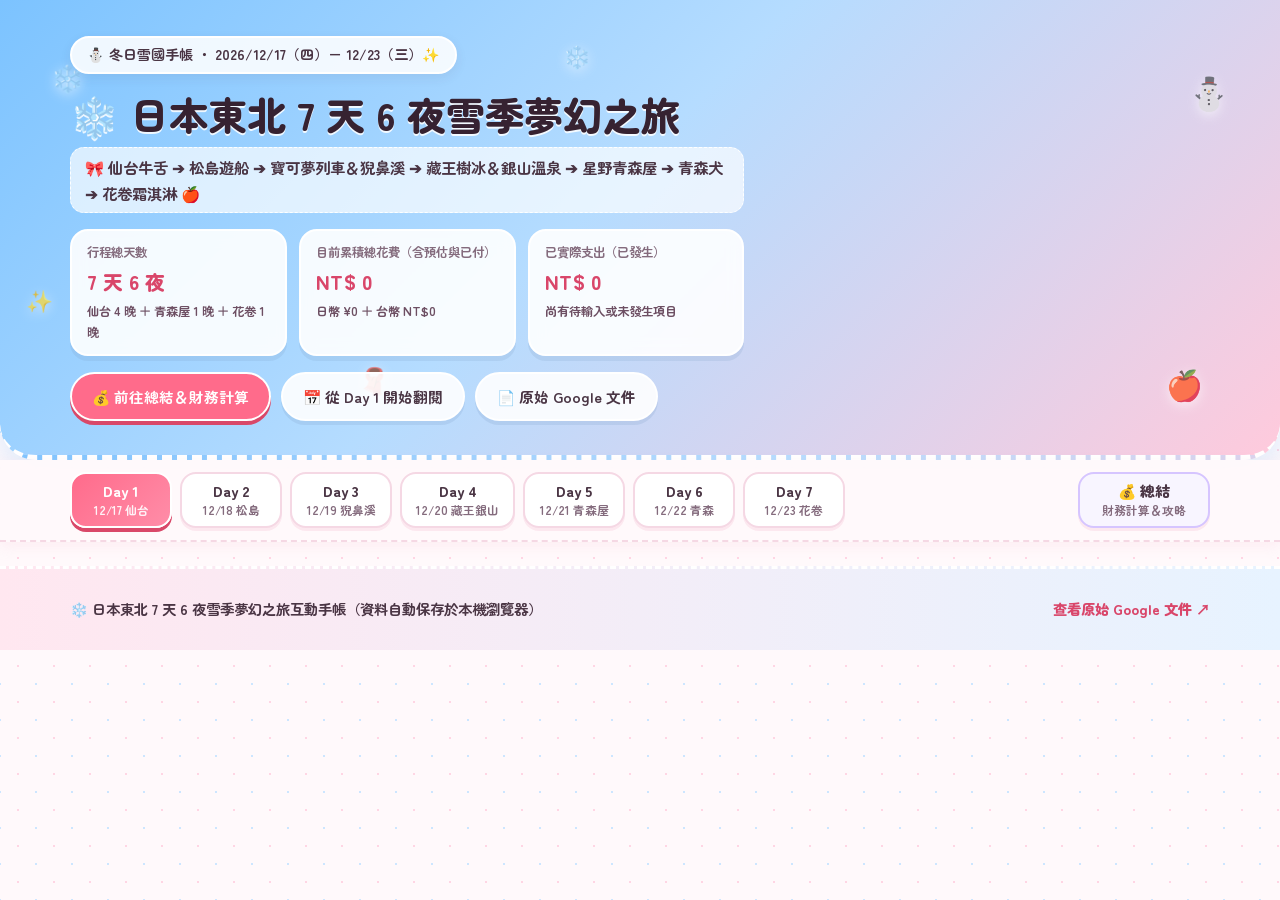
==== index.html @ ed218036 "Add files via upload" ====
<!DOCTYPE html>
<html lang="zh-Hant">
  <head>
    <meta charset="UTF-8" />
    <meta name="viewport" content="width=device-width, initial-scale=1.0" />
    <title>❄️ 日本東北 7 天 6 夜雪季夢幻之旅（12/17 - 12/23）</title>
    <link rel="preconnect" href="https://fonts.googleapis.com" />
    <link rel="preconnect" href="https://fonts.gstatic.com" crossorigin />
    <link
      href="https://fonts.googleapis.com/css2?family=Noto+Sans+TC:wght@400;500;600;700;800&family=Zen+Maru+Gothic:wght@500;700;900&display=swap"
      rel="stylesheet"
    />
    <link rel="stylesheet" href="styles.css" />
    <script defer src="data.js"></script>
    <script defer src="illustrations.js"></script>
    <script defer src="app.js"></script>
  </head>
  <body>
    <header class="hero">
      <div class="snow-decor" aria-hidden="true">
        <span class="snow-charm charm-1">❄️</span>
        <span class="snow-charm charm-2">⛄</span>
        <span class="snow-charm charm-3">✨</span>
        <span class="snow-charm charm-4">🍎</span>
        <span class="snow-charm charm-5">❄️</span>
        <span class="snow-charm charm-6">🧣</span>
      </div>
      <div class="container hero-layout">
        <div class="hero-inner">
          <span class="hero-eyebrow">⛄ 冬日雪國手帳 ・ 2026/12/17（四）－ 12/23（三）✨</span>
          <div>
            <h1>❄️ 日本東北 7 天 6 夜雪季夢幻之旅</h1>
            <p class="hero-route">
              🎀 仙台牛舌 ➔ 松島遊船 ➔ 寶可夢列車＆猊鼻溪 ➔ 藏王樹冰＆銀山溫泉 ➔ 星野青森屋 ➔ 青森犬 ➔ 花卷霜淇淋 🍎
            </p>
          </div>

          <div class="hero-metrics">
            <div class="hero-metric">
              <span class="hero-metric-label">行程總天數</span>
              <span class="hero-metric-value">7 天 6 夜</span>
              <span class="hero-metric-sub">仙台 4 晚 ＋ 青森屋 1 晚 ＋ 花卷 1 晚</span>
            </div>
            <div class="hero-metric">
              <span class="hero-metric-label">目前累積總花費（含預估與已付）</span>
              <span class="hero-metric-value" id="hero-total-twd">NT$ 0</span>
              <span class="hero-metric-sub" id="hero-total-sub">日幣 ¥0 ＋ 台幣 NT$0</span>
            </div>
            <div class="hero-metric">
              <span class="hero-metric-label">已實際支出（已發生）</span>
              <span class="hero-metric-value" id="hero-paid-twd">NT$ 0</span>
              <span class="hero-metric-sub" id="hero-paid-sub">尚有待輸入或未發生項目</span>
            </div>
          </div>

          <div class="hero-actions">
            <button type="button" class="btn btn-primary" data-switch-tab="summary">
              💰 前往總結＆財務計算
            </button>
            <button type="button" class="btn btn-ghost-light" data-switch-tab="day-1">
              📅 從 Day 1 開始翻閱
            </button>
            <a
              href="https://docs.google.com/document/d/1Fx-8QjwvsltW1D50vwriKqt8MplHRS7y/edit"
              target="_blank"
              rel="noopener noreferrer"
              class="btn btn-ghost-light"
            >
              📄 原始 Google 文件
            </a>
          </div>
        </div>

        <div class="hero-illustration-wrap" id="hero-illustration"></div>
      </div>
    </header>

    <!-- 頂部筆記本索引頁籤列 -->
    <nav class="sticky-nav" aria-label="行程與總結頁籤">
      <div class="container">
        <div class="tab-bar" id="main-tab-bar" role="tablist">
          <button type="button" class="tab-btn active" role="tab" aria-selected="true" data-tab="day-1">
            <span class="tab-day-tag">Day 1</span>
            <span class="tab-date-sub">12/17 仙台</span>
          </button>
          <button type="button" class="tab-btn" role="tab" aria-selected="false" data-tab="day-2">
            <span class="tab-day-tag">Day 2</span>
            <span class="tab-date-sub">12/18 松島</span>
          </button>
          <button type="button" class="tab-btn" role="tab" aria-selected="false" data-tab="day-3">
            <span class="tab-day-tag">Day 3</span>
            <span class="tab-date-sub">12/19 猊鼻溪</span>
          </button>
          <button type="button" class="tab-btn" role="tab" aria-selected="false" data-tab="day-4">
            <span class="tab-day-tag">Day 4</span>
            <span class="tab-date-sub">12/20 藏王銀山</span>
          </button>
          <button type="button" class="tab-btn" role="tab" aria-selected="false" data-tab="day-5">
            <span class="tab-day-tag">Day 5</span>
            <span class="tab-date-sub">12/21 青森屋</span>
          </button>
          <button type="button" class="tab-btn" role="tab" aria-selected="false" data-tab="day-6">
            <span class="tab-day-tag">Day 6</span>
            <span class="tab-date-sub">12/22 青森</span>
          </button>
          <button type="button" class="tab-btn" role="tab" aria-selected="false" data-tab="day-7">
            <span class="tab-day-tag">Day 7</span>
            <span class="tab-date-sub">12/23 花卷</span>
          </button>
          <button type="button" class="tab-btn tab-summary" role="tab" aria-selected="false" data-tab="summary">
            <span class="tab-day-tag">💰 總結</span>
            <span class="tab-date-sub">財務計算＆攻略</span>
          </button>
        </div>
      </div>
    </nav>

    <main class="container">
      <!-- 分頁一～七：單日行程頁籤面板 -->
      <section class="tab-panel active" id="panel-itinerary" role="tabpanel">
        <div id="days-container"></div>
        <div class="page-turn-nav" id="page-turn-nav"></div>
      </section>

      <!-- 最後一頁：總結與財務計算面板 -->
      <section class="tab-panel" id="panel-summary" role="tabpanel" hidden>
        <div class="summary-banner">
          <div class="summary-banner-text">
            <span class="summary-pill">✨ 旅程總結・預算管家頁</span>
            <h2>💰 旅費累積計算 ＆ 行前必備全攻略</h2>
            <p>
              這裡彙整了整趟東北 7 天 6 夜的單人開銷估算、已發生／待支出的即時累積統計、票券預約進度、12 月防寒穿搭檢查表，以及所有必吃名店排隊攻略！
            </p>
          </div>
          <div class="summary-illust-wrap" id="summary-illustration"></div>
        </div>

        <!-- 財務計算機 -->
        <section id="expenses" class="summary-subblock">
          <div class="section-header">
            <div>
              <h2>🧮 互動式費用累積計算機（單人）</h2>
              <p class="section-desc">
                已預先載入行程表內所有已知交通、門票與「¥未知」待補餐飲／購物項目。支援即時新增費用、修改未知金額、切換「已發生／預估中」狀態，資料自動儲存於瀏覽器。
              </p>
            </div>
          </div>

          <div class="expense-panel">
            <!-- 匯率設定列 -->
            <div class="rate-bar">
              <div class="rate-control">
                <label for="exchange-rate">即時換算匯率：1 日圓（JPY）＝</label>
                <input type="number" id="exchange-rate" step="0.001" min="0.01" value="0.215" />
                <span>新台幣（TWD）</span>
              </div>
              <div class="section-desc" id="expense-count-note">共 0 筆項目</div>
            </div>

            <!-- 總覽儀表板卡片 -->
            <div class="summary-grid">
              <div class="stat-card highlight">
                <div class="stat-label">累積總花費（預估＋已發生）</div>
                <div class="stat-value" id="sum-grand-twd">NT$ 0</div>
                <div class="stat-sub" id="sum-grand-detail">日幣 ¥0 ＋ 台幣 NT$0</div>
              </div>
              <div class="stat-card paid-card">
                <div class="stat-label">✔ 已發生支出（已付／已刷卡）</div>
                <div class="stat-value" id="sum-paid-twd">NT$ 0</div>
                <div class="stat-sub" id="sum-paid-detail">¥0 ＋ NT$0</div>
              </div>
              <div class="stat-card pending-card">
                <div class="stat-label">⏳ 預估待支出（尚未發生）</div>
                <div class="stat-value" id="sum-pending-twd">NT$ 0</div>
                <div class="stat-sub" id="sum-pending-detail">¥0 ＋ NT$0</div>
              </div>
              <div class="stat-card">
                <div class="stat-label">💴 日幣現鈔累積</div>
                <div class="stat-value" id="sum-cash-jpy">¥0</div>
                <div class="stat-sub" id="sum-cash-twd">約 NT$0</div>
              </div>
              <div class="stat-card">
                <div class="stat-label">🐧 Suica 西瓜卡累積</div>
                <div class="stat-value" id="sum-suica-jpy">¥0</div>
                <div class="stat-sub" id="sum-suica-twd">約 NT$0</div>
              </div>
              <div class="stat-card">
                <div class="stat-label">💳 信用卡累積（含台幣／日幣）</div>
                <div class="stat-value" id="sum-card-twd">NT$ 0</div>
                <div class="stat-sub" id="sum-card-detail">¥0 ＋ NT$0</div>
              </div>
            </div>

            <!-- 每日 / 分類累積進度條 -->
            <div class="breakdown-grid">
              <div class="breakdown-box">
                <h3>📆 每日花費累積分布（折合台幣）</h3>
                <div class="bar-list" id="day-breakdown-bars"></div>
              </div>
              <div class="breakdown-box">
                <h3>🏷️ 消費類別累積分布（折合台幣）</h3>
                <div class="bar-list" id="category-breakdown-bars"></div>
              </div>
            </div>

            <!-- 新增費用表單 -->
            <div class="expense-form-box" id="expense-form-box">
              <h3>➕ 新增發生的費用／預估支出</h3>
              <form class="expense-form" id="add-expense-form">
                <div class="form-field">
                  <label for="exp-day">天數／階段</label>
                  <select id="exp-day" required>
                    <option value="行前預訂">行前預訂</option>
                    <option value="Day 1" selected>Day 1（12/17）</option>
                    <option value="Day 2">Day 2（12/18）</option>
                    <option value="Day 3">Day 3（12/19）</option>
                    <option value="Day 4">Day 4（12/20）</option>
                    <option value="Day 5">Day 5（12/21）</option>
                    <option value="Day 6">Day 6（12/22）</option>
                    <option value="Day 7">Day 7（12/23）</option>
                  </select>
                </div>
                <div class="form-field span-2">
                  <label for="exp-title">費用項目名稱</label>
                  <input
                    type="text"
                    id="exp-title"
                    placeholder="例：仙台朝市海鮮丼、伴手禮萩之月"
                    required
                  />
                </div>
                <div class="form-field">
                  <label for="exp-category">消費分類</label>
                  <select id="exp-category">
                    <option value="餐飲">餐飲</option>
                    <option value="交通">交通</option>
                    <option value="門票/體驗">門票/體驗</option>
                    <option value="購物">購物</option>
                    <option value="住宿">住宿</option>
                    <option value="其他">其他</option>
                  </select>
                </div>
                <div class="form-field">
                  <label for="exp-method">付款方式</label>
                  <select id="exp-method">
                    <option value="日幣現鈔">日幣現鈔</option>
                    <option value="Suica">Suica</option>
                    <option value="信用卡">信用卡</option>
                  </select>
                </div>
                <div class="form-field">
                  <label for="exp-currency">幣別</label>
                  <select id="exp-currency">
                    <option value="JPY">日幣 (JPY ¥)</option>
                    <option value="TWD">台幣 (TWD NT$)</option>
                  </select>
                </div>
                <div class="form-field">
                  <label for="exp-amount">金額</label>
                  <input type="number" id="exp-amount" min="0" step="1" placeholder="0" required />
                </div>
                <div class="form-field">
                  <label for="exp-paid">支出狀態</label>
                  <label class="checkbox-inline">
                    <input type="checkbox" id="exp-paid" checked />
                    <span>已發生（已付款）</span>
                  </label>
                </div>
                <div class="form-field span-2">
                  <label for="exp-note">備註（選填）</label>
                  <input type="text" id="exp-note" placeholder="例：含稅、與同行分攤、店家備註" />
                </div>
                <div class="form-field">
                  <button type="submit" class="btn btn-primary">加入累積清單</button>
                </div>
              </form>
            </div>

            <!-- 費用篩選與明細表 -->
            <div class="table-toolbar">
              <div class="table-filters">
                <select id="filter-day" aria-label="依天數篩選">
                  <option value="ALL">全部天數</option>
                  <option value="行前預訂">行前預訂</option>
                  <option value="Day 1">Day 1</option>
                  <option value="Day 2">Day 2</option>
                  <option value="Day 3">Day 3</option>
                  <option value="Day 4">Day 4</option>
                  <option value="Day 5">Day 5</option>
                  <option value="Day 6">Day 6</option>
                  <option value="Day 7">Day 7</option>
                </select>
                <select id="filter-method" aria-label="依付款方式篩選">
                  <option value="ALL">全部付款方式</option>
                  <option value="日幣現鈔">日幣現鈔</option>
                  <option value="Suica">Suica</option>
                  <option value="信用卡">信用卡</option>
                </select>
                <select id="filter-category" aria-label="依分類篩選">
                  <option value="ALL">全部分類</option>
                  <option value="交通">交通</option>
                  <option value="餐飲">餐飲</option>
                  <option value="門票/體驗">門票/體驗</option>
                  <option value="購物">購物</option>
                  <option value="住宿">住宿</option>
                  <option value="其他">其他</option>
                </select>
                <select id="filter-status" aria-label="依支出狀態篩選">
                  <option value="ALL">全部狀態</option>
                  <option value="PAID">僅看已發生</option>
                  <option value="PENDING">僅看預估中</option>
                </select>
              </div>
              <div class="table-actions">
                <button type="button" class="btn btn-outline btn-sm" id="btn-export-csv">📥 匯出 CSV</button>
                <button type="button" class="btn btn-outline btn-sm" id="btn-reset-defaults">↺ 重設預設清單</button>
                <button type="button" class="btn btn-danger-soft btn-sm" id="btn-clear-all">🗑️ 清空全部</button>
              </div>
            </div>

            <div class="table-wrap">
              <table class="expense-table">
                <thead>
                  <tr>
                    <th>已發生</th>
                    <th>天數</th>
                    <th>項目名稱與備註</th>
                    <th>分類</th>
                    <th>付款方式</th>
                    <th>金額（可直接修改）</th>
                    <th>折合台幣</th>
                    <th>操作</th>
                  </tr>
                </thead>
                <tbody id="expense-table-body"></tbody>
              </table>
            </div>
          </div>
        </section>

        <!-- 必買票券與雪季穿搭 -->
        <section id="prep" class="summary-subblock">
          <div class="section-header">
            <div>
              <h2>🎫 必買票券預約 ＆ 12 月東北雪季穿搭清單</h2>
              <p class="section-desc">出發前可逐項勾選確認準備進度，勾選狀態會自動保存。</p>
            </div>
          </div>

          <div class="pass-alert" id="pass-note-box"></div>

          <div class="prep-grid">
            <div class="card-box">
              <h3>🎟️ 必買票券與事前預約檢查表</h3>
              <div class="checklist-items" id="booking-checklist"></div>
            </div>

            <div class="card-box">
              <h3>🧣 12 月雪季氣溫與洋蔥式裝備檢查表</h3>
              <div class="temp-chips">
                <span class="temp-chip">🏙️ 仙台市區：1°C ~ 8°C（乾冷偶雪）</span>
                <span class="temp-chip">🏔️ 藏王／銀山／青森：-6°C ~ 2°C（厚雪強風）</span>
                <span class="temp-chip">🚄 室內＆新幹線：20°C ~ 23°C（暖氣強）</span>
              </div>
              <div class="checklist-items" id="packing-checklist"></div>
            </div>
          </div>
        </section>

        <!-- 熱門餐廳攻略 -->
        <section id="dining" class="summary-subblock">
          <div class="section-header">
            <div>
              <h2>🍽️ 熱門餐廳預約與排隊攻略</h2>
              <p class="section-desc">收錄行程內必吃人氣名店的排隊秘訣、營業時間限制與現金注意事項。</p>
            </div>
          </div>
          <div class="dining-grid" id="dining-container"></div>
        </section>

        <div class="page-turn-nav">
          <button type="button" class="btn btn-outline" data-switch-tab="day-7">
            ◀ 回到 Day 7（12/23 花卷返台）
          </button>
          <button type="button" class="btn btn-primary" data-switch-tab="day-1">
            📖 重新從 Day 1 閱讀
          </button>
        </div>
      </section>
    </main>

    <footer class="site-footer">
      <div class="container footer-inner">
        <span>❄️ 日本東北 7 天 6 夜雪季夢幻之旅互動手帳（資料自動保存於本機瀏覽器）</span>
        <a
          href="https://docs.google.com/document/d/1Fx-8QjwvsltW1D50vwriKqt8MplHRS7y/edit"
          target="_blank"
          rel="noopener noreferrer"
        >
          查看原始 Google 文件 ↗
        </a>
      </div>
    </footer>

    <div class="toast" id="toast" role="status" aria-live="polite"></div>
  </body>
</html>
---- styles.css ----
:root {
  --bg-page: #fff9fb;
  --bg-card: #ffffff;
  --bg-frost: #eef6ff;
  --bg-ice: #fff3f7;
  --bg-cream: #fffbeb;
  --cocoa: #4a3544;
  --cocoa-soft: #6d4f63;
  --muted: #846b7d;
  --border: #f5d8e4;
  --border-blue: #cfe5ff;
  --accent: #ff6b8b;
  --accent-hover: #ef5275;
  --accent-soft: #ffe8ef;
  --sky: #5aa9f8;
  --sky-soft: #e6f2ff;
  --lavender: #9c7cf4;
  --lavender-soft: #f2ecff;
  --pine: #249f78;
  --pine-soft: #e3f9f1;
  --amber: #c96f00;
  --amber-soft: #fff3d1;
  --shadow-sticker: 0 6px 0 rgba(240, 175, 200, 0.28);
  --shadow-soft: 0 10px 26px rgba(130, 88, 118, 0.09);
  --radius-lg: 24px;
  --radius-md: 18px;
  --radius-sm: 12px;
}

* {
  box-sizing: border-box;
}

html {
  scroll-behavior: smooth;
}

body {
  margin: 0;
  font-family: 'Zen Maru Gothic', 'Noto Sans TC', -apple-system, BlinkMacSystemFont, sans-serif;
  background-color: var(--bg-page);
  background-image:
    radial-gradient(#ffd6e4 1.4px, transparent 1.4px),
    radial-gradient(#cde6ff 1.4px, transparent 1.4px);
  background-size: 36px 36px;
  background-position: 0 0, 18px 18px;
  color: var(--cocoa);
  line-height: 1.7;
}

a {
  color: #327ad6;
  text-decoration: none;
  font-weight: 600;
}

a:hover {
  text-decoration: underline;
}

.container {
  max-width: 1180px;
  margin: 0 auto;
  padding: 0 20px;
}

.kawaii-svg {
  width: 100%;
  height: auto;
  display: block;
}

.sticker-svg {
  width: 28px;
  height: 28px;
  display: block;
  flex-shrink: 0;
}

/* === Kawaii Hero === */
.hero {
  background: linear-gradient(135deg, #7cc3ff 0%, #b5dcff 46%, #ffcadc 100%);
  color: var(--cocoa);
  padding: 36px 0 34px;
  position: relative;
  overflow: hidden;
  border-bottom: 5px dashed #ffffff;
  border-radius: 0 0 36px 36px;
  box-shadow: 0 12px 30px rgba(124, 195, 255, 0.25);
}

.snow-decor {
  position: absolute;
  inset: 0;
  pointer-events: none;
  overflow: hidden;
}

.snow-charm {
  position: absolute;
  font-size: 1.65rem;
  opacity: 0.72;
  filter: drop-shadow(0 3px 6px rgba(255, 255, 255, 0.85));
  animation: floatCharm 5.5s ease-in-out infinite;
}

.charm-1 { top: 12%; left: 4%; animation-delay: 0s; }
.charm-2 { top: 14%; right: 4%; font-size: 2rem; animation-delay: 0.9s; }
.charm-3 { top: 62%; left: 2%; font-size: 1.35rem; animation-delay: 1.7s; }
.charm-4 { bottom: 10%; right: 6%; font-size: 1.85rem; animation-delay: 2.3s; }
.charm-5 { top: 8%; left: 44%; font-size: 1.4rem; animation-delay: 1.2s; }
.charm-6 { bottom: 12%; left: 28%; font-size: 1.6rem; animation-delay: 3s; }

@keyframes floatCharm {
  0%, 100% { transform: translateY(0px) rotate(-4deg); }
  50% { transform: translateY(-9px) rotate(6deg); }
}

.hero-layout {
  position: relative;
  z-index: 1;
  display: grid;
  grid-template-columns: 1.45fr 0.95fr;
  align-items: center;
  gap: 24px;
}

@media (max-width: 900px) {
  .hero-layout {
    grid-template-columns: 1fr;
  }
}

.hero-inner {
  display: flex;
  flex-direction: column;
  gap: 16px;
}

.hero-illustration-wrap {
  max-width: 340px;
  width: 100%;
  margin: 0 auto;
  filter: drop-shadow(0 12px 22px rgba(91, 66, 84, 0.14));
  animation: floatSlow 6s ease-in-out infinite;
}

@keyframes floatSlow {
  0%, 100% { transform: translateY(0px); }
  50% { transform: translateY(-7px); }
}

.hero-eyebrow {
  display: inline-flex;
  align-items: center;
  gap: 8px;
  width: fit-content;
  padding: 5px 15px;
  border-radius: 999px;
  background: rgba(255, 255, 255, 0.88);
  border: 2px solid #ffffff;
  box-shadow: 0 4px 12px rgba(74, 53, 68, 0.08);
  color: var(--cocoa);
  font-size: 0.88rem;
  font-weight: 700;
}

.hero h1 {
  margin: 0;
  font-family: 'Zen Maru Gothic', 'Noto Sans TC', sans-serif;
  font-weight: 900;
  font-size: clamp(1.75rem, 3.4vw, 2.45rem);
  line-height: 1.24;
  color: #362231;
  text-shadow: 0 2px 0 rgba(255, 255, 255, 0.85);
}

.hero-route {
  margin: 8px 0 0;
  font-size: 0.96rem;
  font-weight: 700;
  color: #4a3544;
  background: rgba(255, 255, 255, 0.68);
  display: inline-block;
  padding: 6px 14px;
  border-radius: 14px;
  border: 1.5px dashed rgba(255, 255, 255, 0.95);
}

.hero-metrics {
  display: grid;
  grid-template-columns: repeat(auto-fit, minmax(175px, 1fr));
  gap: 12px;
}

.hero-metric {
  background: rgba(255, 255, 255, 0.9);
  backdrop-filter: blur(8px);
  border: 2px solid #ffffff;
  border-radius: var(--radius-md);
  padding: 11px 15px;
  box-shadow: 0 5px 0 rgba(120, 155, 195, 0.18);
}

.hero-metric-label {
  display: block;
  font-size: 0.78rem;
  font-weight: 700;
  color: var(--muted);
  margin-bottom: 2px;
}

.hero-metric-value {
  font-size: 1.24rem;
  font-weight: 900;
  color: #d9466a;
}

.hero-metric-sub {
  display: block;
  font-size: 0.77rem;
  font-weight: 600;
  color: var(--cocoa-soft);
  margin-top: 2px;
}

.hero-actions {
  display: flex;
  flex-wrap: wrap;
  gap: 10px;
}

/* === Bubbly Buttons === */
.btn {
  display: inline-flex;
  align-items: center;
  justify-content: center;
  gap: 6px;
  padding: 10px 20px;
  border-radius: 999px;
  border: 2px solid transparent;
  font-family: inherit;
  font-size: 0.92rem;
  font-weight: 700;
  cursor: pointer;
  transition: transform 0.16s ease, box-shadow 0.16s ease, background 0.16s ease;
  text-decoration: none;
}

.btn:hover {
  text-decoration: none;
  transform: translateY(-2px);
}

.btn:active {
  transform: translateY(1px);
}

.btn-primary {
  background: var(--accent);
  color: #ffffff;
  border-color: #ffffff;
  box-shadow: 0 4px 0 #d94869;
}

.btn-primary:hover {
  background: var(--accent-hover);
}

.btn-ghost-light {
  background: rgba(255, 255, 255, 0.9);
  border-color: #ffffff;
  color: var(--cocoa);
  box-shadow: 0 4px 0 rgba(130, 160, 200, 0.22);
}

.btn-ghost-light:hover {
  background: #ffffff;
}

.btn-outline {
  background: #ffffff;
  border-color: var(--border);
  color: var(--cocoa);
  box-shadow: 0 3px 0 rgba(240, 175, 200, 0.25);
}

.btn-outline:hover {
  border-color: var(--accent);
  background: var(--accent-soft);
}

.btn-sm {
  padding: 6px 13px;
  font-size: 0.82rem;
}

.btn-danger-soft {
  background: #fff0f3;
  border-color: #ffc8d6;
  color: #c92a52;
}

.btn-danger-soft:hover {
  background: #ffe0e8;
}

/* === Sticky Booklet Tab Bar === */
.sticky-nav {
  position: sticky;
  top: 0;
  z-index: 40;
  background: rgba(255, 249, 251, 0.95);
  backdrop-filter: blur(10px);
  border-bottom: 2px dashed var(--border);
  box-shadow: 0 4px 14px rgba(245, 200, 218, 0.24);
}

.tab-bar {
  display: flex;
  gap: 8px;
  overflow-x: auto;
  padding: 12px 0;
  scrollbar-width: none;
}

.tab-bar::-webkit-scrollbar {
  display: none;
}

.tab-btn {
  display: flex;
  flex-direction: column;
  align-items: center;
  justify-content: center;
  min-width: 102px;
  padding: 8px 14px;
  border-radius: 16px;
  border: 2px solid var(--border);
  background: #ffffff;
  color: var(--cocoa);
  font-family: inherit;
  cursor: pointer;
  white-space: nowrap;
  box-shadow: 0 3px 0 rgba(245, 200, 218, 0.35);
  transition: all 0.16s ease;
}

.tab-btn:hover {
  transform: translateY(-2px);
  border-color: var(--accent);
  background: #fff4f8;
}

.tab-day-tag {
  font-size: 0.92rem;
  font-weight: 900;
  line-height: 1.2;
}

.tab-date-sub {
  font-size: 0.74rem;
  font-weight: 700;
  color: var(--muted);
  margin-top: 2px;
}

.tab-btn.active {
  background: linear-gradient(135deg, #ff6b8b 0%, #ff8da8 100%);
  border-color: #ffffff;
  color: #ffffff;
  box-shadow: 0 4px 0 #d94869;
}

.tab-btn.active .tab-date-sub {
  color: #fff3f7;
}

.tab-btn.tab-summary {
  margin-left: auto;
  border-color: #d6c5ff;
  background: #f8f5ff;
  min-width: 132px;
}

.tab-btn.tab-summary:hover {
  border-color: var(--lavender);
  background: #efe8ff;
}

.tab-btn.tab-summary.active {
  background: linear-gradient(135deg, #9c7cf4 0%, #ff7a98 100%);
  border-color: #ffffff;
  color: #ffffff;
  box-shadow: 0 4px 0 #7b5cd6;
}

/* === Tab Panels & Animation === */
main {
  padding: 28px 0 64px;
}

.tab-panel[hidden] {
  display: none !important;
}

.tab-panel.active {
  animation: pageFlipIn 0.28s ease-out;
}

@keyframes pageFlipIn {
  from {
    opacity: 0;
    transform: translateY(10px);
  }
  to {
    opacity: 1;
    transform: translateY(0);
  }
}

.section-header {
  display: flex;
  flex-wrap: wrap;
  justify-content: space-between;
  align-items: flex-end;
  gap: 12px;
  margin-bottom: 18px;
}

.section-header h2 {
  margin: 0;
  font-family: 'Zen Maru Gothic', 'Noto Sans TC', sans-serif;
  font-weight: 900;
  font-size: 1.55rem;
  color: var(--cocoa);
  display: inline-block;
  background: linear-gradient(transparent 62%, #ffe0ea 62%);
  padding: 0 6px;
}

.section-desc {
  margin: 6px 0 0;
  color: var(--muted);
  font-size: 0.93rem;
  font-weight: 500;
}

/* === Day Card & Illustrated Hero Banner === */
.day-card {
  background: var(--bg-card);
  border: 2px solid var(--border);
  border-radius: var(--radius-lg);
  box-shadow: var(--shadow-sticker);
  overflow: hidden;
}

.day-hero-banner {
  background: linear-gradient(125deg, #eef6ff 0%, #fff2f7 100%);
  padding: 24px 26px;
  border-bottom: 2px dashed var(--border);
  display: grid;
  grid-template-columns: 1.45fr 0.85fr;
  align-items: center;
  gap: 22px;
}

@media (max-width: 860px) {
  .day-hero-banner {
    grid-template-columns: 1fr;
  }
}

.day-header-main {
  display: flex;
  flex-direction: column;
  gap: 10px;
}

.day-badge-row {
  display: flex;
  flex-wrap: wrap;
  align-items: center;
  gap: 8px;
}

.day-num-badge {
  background: linear-gradient(135deg, #ff6b8b, #ff8da6);
  color: #ffffff;
  font-weight: 900;
  font-size: 0.86rem;
  padding: 4px 14px;
  border-radius: 999px;
  box-shadow: 0 3px 0 #d94869;
}

.day-meta-chip {
  background: #ffffff;
  border: 1.5px solid var(--border-blue);
  color: var(--cocoa);
  font-size: 0.81rem;
  font-weight: 700;
  padding: 3px 12px;
  border-radius: 999px;
}

.day-title {
  margin: 0;
  font-size: 1.42rem;
  font-weight: 900;
  color: var(--cocoa);
  line-height: 1.3;
}

.day-summary {
  margin: 0;
  font-size: 0.95rem;
  color: var(--cocoa-soft);
}

.day-side-info-inline {
  display: grid;
  grid-template-columns: repeat(auto-fit, minmax(210px, 1fr));
  gap: 8px 14px;
  font-size: 0.86rem;
  background: rgba(255, 255, 255, 0.92);
  border: 2px dashed var(--border-blue);
  border-radius: var(--radius-md);
  padding: 12px 16px;
  margin-top: 4px;
}

.day-side-row strong {
  color: var(--cocoa);
}

.day-cost-pill {
  color: #e13b63;
  font-weight: 900;
}

.day-illust-card {
  background: #ffffff;
  border: 2px solid #ffffff;
  border-radius: 22px;
  padding: 10px;
  box-shadow: 0 8px 20px rgba(124, 150, 195, 0.18);
  text-align: center;
  max-width: 300px;
  width: 100%;
  margin: 0 auto;
}

.day-illust-caption {
  display: block;
  margin-top: 6px;
  font-size: 0.78rem;
  font-weight: 700;
  color: var(--muted);
}

/* === Timeline === */
.timeline {
  padding: 26px;
  display: flex;
  flex-direction: column;
  gap: 20px;
}

.stop-item {
  position: relative;
  padding: 16px 18px 16px 26px;
  margin-left: 8px;
  border-left: 3px dashed #ffc1d3;
  background: #fffcfe;
  border-radius: 0 var(--radius-md) var(--radius-md) 0;
  border-top: 1.5px solid #fdf0f5;
  border-right: 1.5px solid #fdf0f5;
  border-bottom: 1.5px solid #fdf0f5;
}

.stop-item::before {
  content: '❄';
  position: absolute;
  left: -13px;
  top: 16px;
  width: 23px;
  height: 23px;
  border-radius: 50%;
  background: #ff7a98;
  color: #ffffff;
  font-size: 12px;
  display: flex;
  align-items: center;
  justify-content: center;
  border: 2px solid #ffffff;
  box-shadow: 0 2px 6px rgba(255, 107, 139, 0.35);
}

.stop-top {
  display: flex;
  flex-wrap: wrap;
  align-items: center;
  justify-content: space-between;
  gap: 8px;
  margin-bottom: 8px;
}

.stop-title-group {
  display: flex;
  flex-wrap: wrap;
  align-items: center;
  gap: 8px;
}

.stop-sticker-icon {
  display: inline-flex;
  align-items: center;
}

.stop-time {
  font-family: ui-monospace, SFMono-Regular, Menlo, Consolas, monospace;
  font-size: 0.84rem;
  font-weight: 800;
  color: #2c68b8;
  background: var(--sky-soft);
  border: 1.5px solid var(--border-blue);
  padding: 2px 10px;
  border-radius: 999px;
}

.stop-name {
  margin: 0;
  font-size: 1.08rem;
  font-weight: 800;
  color: var(--cocoa);
}

.stop-cat {
  font-size: 0.77rem;
  font-weight: 700;
  padding: 2px 10px;
  border-radius: 999px;
  background: var(--lavender-soft);
  border: 1.5px solid #dfd3ff;
  color: #6b48c7;
}

.stop-cost-badge {
  font-size: 0.81rem;
  font-weight: 700;
  color: #d9466a;
  background: var(--accent-soft);
  border: 1.5px solid #ffc8d7;
  padding: 3px 12px;
  border-radius: 999px;
}

.stop-desc {
  margin: 0 0 10px;
  font-size: 0.94rem;
  color: var(--cocoa-soft);
}

.stop-tips {
  background: var(--bg-cream);
  border: 1.5px dashed #f8c962;
  padding: 9px 14px;
  border-radius: var(--radius-sm);
  font-size: 0.86rem;
  color: #824d00;
  margin-bottom: 12px;
}

.stop-actions {
  display: flex;
  flex-wrap: wrap;
  gap: 8px;
}

.map-link-btn {
  display: inline-flex;
  align-items: center;
  gap: 5px;
  font-size: 0.82rem;
  font-weight: 700;
  padding: 6px 13px;
  border-radius: 999px;
  background: var(--sky-soft);
  border: 1.5px solid var(--border-blue);
  color: #2564b8;
  transition: transform 0.15s ease;
}

.map-link-btn:hover {
  background: #d7ebff;
  text-decoration: none;
  transform: translateY(-1px);
}

/* === Day-Specific Dining Callout === */
.day-dining-callout {
  margin: 0 26px 26px;
  padding: 18px 20px;
  background: linear-gradient(120deg, #fff9ec 0%, #fff3f8 100%);
  border: 2px dashed #f6c2d3;
  border-radius: var(--radius-md);
}

.day-dining-header {
  display: flex;
  align-items: center;
  gap: 8px;
  margin-bottom: 10px;
}

.day-dining-header h4 {
  margin: 0;
  font-size: 1.05rem;
  font-weight: 900;
  color: var(--cocoa);
}

.sticker-inline {
  display: inline-flex;
}

.day-dining-item ul {
  margin: 6px 0 0;
  padding-left: 18px;
  font-size: 0.88rem;
  color: var(--cocoa-soft);
  display: flex;
  flex-direction: column;
  gap: 5px;
}

/* === Page-Turn Bottom Navigation === */
.page-turn-nav {
  display: flex;
  flex-wrap: wrap;
  justify-content: space-between;
  align-items: center;
  gap: 12px;
  margin-top: 24px;
}

/* === Summary Page Banner === */
.summary-banner {
  background: linear-gradient(135deg, #f3ecff 0%, #fff1f6 52%, #eaf5ff 100%);
  border: 2px solid #ffffff;
  border-radius: var(--radius-lg);
  padding: 24px 28px;
  box-shadow: var(--shadow-sticker);
  display: grid;
  grid-template-columns: 1.4fr 0.85fr;
  align-items: center;
  gap: 20px;
  margin-bottom: 32px;
}

@media (max-width: 820px) {
  .summary-banner {
    grid-template-columns: 1fr;
  }
}

.summary-pill {
  display: inline-block;
  background: #ffffff;
  border: 1.5px solid #e1d0ff;
  color: #6b48c7;
  padding: 4px 13px;
  border-radius: 999px;
  font-size: 0.82rem;
  font-weight: 800;
  margin-bottom: 8px;
}

.summary-banner h2 {
  margin: 0 0 8px;
  font-size: 1.65rem;
  font-weight: 900;
  color: var(--cocoa);
}

.summary-banner p {
  margin: 0;
  font-size: 0.95rem;
  color: var(--cocoa-soft);
}

.summary-illust-wrap {
  max-width: 280px;
  width: 100%;
  margin: 0 auto;
  filter: drop-shadow(0 8px 18px rgba(130, 88, 118, 0.15));
}

.summary-subblock {
  margin-bottom: 42px;
}

/* === Expense Dashboard === */
.expense-panel {
  background: var(--bg-card);
  border: 2px solid var(--border);
  border-radius: var(--radius-lg);
  box-shadow: var(--shadow-sticker);
  padding: 26px;
  display: flex;
  flex-direction: column;
  gap: 24px;
}

.rate-bar {
  display: flex;
  flex-wrap: wrap;
  align-items: center;
  justify-content: space-between;
  gap: 12px;
  background: linear-gradient(90deg, #eef6ff, #fff3f7);
  border: 2px dashed var(--border-blue);
  border-radius: var(--radius-md);
  padding: 13px 18px;
}

.rate-control {
  display: flex;
  flex-wrap: wrap;
  align-items: center;
  gap: 8px;
  font-size: 0.92rem;
  font-weight: 700;
  color: var(--cocoa);
}

.rate-control input {
  width: 96px;
  padding: 6px 10px;
  border: 2px solid var(--border-blue);
  border-radius: 999px;
  font-family: inherit;
  font-size: 0.94rem;
  font-weight: 800;
  text-align: center;
  color: #2564b8;
  background: #ffffff;
}

.summary-grid {
  display: grid;
  grid-template-columns: repeat(auto-fit, minmax(210px, 1fr));
  gap: 14px;
}

.stat-card {
  border: 2px solid var(--border);
  border-radius: var(--radius-md);
  padding: 16px;
  background: #ffffff;
  box-shadow: 0 4px 0 rgba(245, 200, 218, 0.22);
}

.stat-card.highlight {
  background: linear-gradient(135deg, #ff7a98 0%, #b591f7 100%);
  color: #ffffff;
  border-color: #ffffff;
  box-shadow: 0 6px 0 rgba(190, 120, 195, 0.3);
}

.stat-label {
  font-size: 0.82rem;
  font-weight: 700;
  color: var(--muted);
  margin-bottom: 4px;
}

.stat-card.highlight .stat-label {
  color: #fff3f8;
}

.stat-value {
  font-size: 1.52rem;
  font-weight: 900;
  color: var(--cocoa);
  line-height: 1.25;
}

.stat-card.highlight .stat-value {
  color: #ffffff;
}

.stat-sub {
  font-size: 0.82rem;
  font-weight: 600;
  color: var(--muted);
  margin-top: 4px;
}

.stat-card.highlight .stat-sub {
  color: #fff6fa;
}

.stat-card.paid-card {
  background: #f5fdf9;
  border-color: #b4ebd4;
}

.stat-card.paid-card .stat-value {
  color: var(--pine);
}

.stat-card.pending-card {
  background: #fffcf0;
  border-color: #fde096;
}

.stat-card.pending-card .stat-value {
  color: var(--amber);
}

/* Breakdown Bars */
.breakdown-grid {
  display: grid;
  grid-template-columns: repeat(auto-fit, minmax(300px, 1fr));
  gap: 18px;
}

.breakdown-box {
  background: #fffafe;
  border: 2px dashed var(--border);
  border-radius: var(--radius-md);
  padding: 18px;
}

.breakdown-box h3 {
  margin: 0 0 12px;
  font-size: 1.02rem;
  font-weight: 800;
  color: var(--cocoa);
}

.bar-list {
  display: flex;
  flex-direction: column;
  gap: 10px;
}

.bar-row {
  display: flex;
  flex-direction: column;
  gap: 4px;
}

.bar-label-row {
  display: flex;
  justify-content: space-between;
  font-size: 0.85rem;
  font-weight: 700;
}

.bar-track {
  height: 10px;
  border-radius: 999px;
  background: #f7e6ee;
  overflow: hidden;
}

.bar-fill {
  height: 100%;
  border-radius: 999px;
  background: linear-gradient(90deg, #7cc3ff, #ff7a98);
  transition: width 0.25s ease;
}

/* Add Expense Form */
.expense-form-box {
  border: 2px solid var(--border-blue);
  border-radius: var(--radius-md);
  padding: 20px;
  background: #f6faff;
}

.expense-form-box h3 {
  margin: 0 0 14px;
  font-size: 1.08rem;
  font-weight: 800;
  color: var(--cocoa);
}

.expense-form {
  display: grid;
  grid-template-columns: repeat(auto-fit, minmax(170px, 1fr));
  gap: 12px;
  align-items: end;
}

.form-field {
  display: flex;
  flex-direction: column;
  gap: 5px;
}

.form-field.span-2 {
  grid-column: span 2;
}

@media (max-width: 640px) {
  .form-field.span-2 {
    grid-column: span 1;
  }
}

.form-field label {
  font-size: 0.81rem;
  font-weight: 700;
  color: var(--cocoa);
}

.form-field input,
.form-field select {
  padding: 9px 12px;
  border: 2px solid #d9e8f7;
  border-radius: var(--radius-sm);
  font-family: inherit;
  font-size: 0.9rem;
  font-weight: 600;
  color: var(--cocoa);
  background: #ffffff;
}

.form-field input:focus,
.form-field select:focus {
  outline: none;
  border-color: var(--accent);
  box-shadow: 0 0 0 3px rgba(255, 107, 139, 0.18);
}

.checkbox-inline {
  display: flex;
  align-items: center;
  gap: 8px;
  padding: 9px 12px;
  background: #ffffff;
  border: 2px solid #d9e8f7;
  border-radius: var(--radius-sm);
  font-size: 0.88rem;
  font-weight: 700;
  cursor: pointer;
}

.checkbox-inline input[type='checkbox'] {
  accent-color: var(--pine);
  width: 16px;
  height: 16px;
}

/* Expense Filters & Table */
.table-toolbar {
  display: flex;
  flex-wrap: wrap;
  justify-content: space-between;
  align-items: center;
  gap: 12px;
}

.table-filters {
  display: flex;
  flex-wrap: wrap;
  gap: 8px;
}

.table-filters select {
  padding: 7px 12px;
  border: 2px solid var(--border);
  border-radius: 999px;
  font-family: inherit;
  font-size: 0.85rem;
  font-weight: 700;
  background: #ffffff;
  color: var(--cocoa);
}

.table-actions {
  display: flex;
  flex-wrap: wrap;
  gap: 8px;
}

.table-wrap {
  overflow-x: auto;
  border: 2px solid var(--border);
  border-radius: var(--radius-md);
}

.expense-table {
  width: 100%;
  border-collapse: collapse;
  font-size: 0.88rem;
  min-width: 780px;
}

.expense-table th {
  background: linear-gradient(90deg, #fff0f5, #eef6ff);
  color: var(--cocoa);
  font-weight: 800;
  text-align: left;
  padding: 12px;
  border-bottom: 2px dashed var(--border);
}

.expense-table td {
  padding: 10px 12px;
  border-bottom: 1px solid #faeef3;
  vertical-align: middle;
}

.expense-table tr:hover td {
  background: #fff8fb;
}

.expense-table tr.is-paid td {
  background: #f5fcf9;
}

.method-badge {
  display: inline-block;
  padding: 3px 11px;
  border-radius: 999px;
  font-size: 0.78rem;
  font-weight: 800;
}

.method-cash {
  background: var(--amber-soft);
  color: #9a5400;
}

.method-suica {
  background: var(--pine-soft);
  color: #167a5a;
}

.method-card {
  background: var(--sky-soft);
  color: #2564b8;
}

.amount-editor {
  display: inline-flex;
  align-items: center;
  gap: 5px;
  font-weight: 700;
}

.amount-input {
  width: 98px;
  padding: 6px 10px;
  border: 2px solid #e2d4dc;
  border-radius: 10px;
  font-family: inherit;
  font-size: 0.88rem;
  font-weight: 800;
  text-align: right;
  color: var(--cocoa);
  background: #ffffff;
}

.amount-input.unknown-zero {
  border-color: #f6b93b;
  background: #fffbeb;
}

.paid-toggle {
  display: inline-flex;
  align-items: center;
  gap: 6px;
  cursor: pointer;
  font-weight: 700;
  font-size: 0.82rem;
}

.paid-toggle input[type='checkbox'] {
  accent-color: var(--pine);
  width: 16px;
  height: 16px;
}

.status-pill {
  padding: 3px 10px;
  border-radius: 999px;
  font-size: 0.77rem;
  font-weight: 800;
}

.status-paid {
  background: var(--pine-soft);
  color: #167a5a;
}

.status-pending {
  background: var(--amber-soft);
  color: var(--amber);
}

/* === Prep & Dining Cards === */
.prep-grid {
  display: grid;
  grid-template-columns: repeat(auto-fit, minmax(320px, 1fr));
  gap: 20px;
}

.card-box {
  background: var(--bg-card);
  border: 2px solid var(--border);
  border-radius: var(--radius-lg);
  padding: 24px;
  box-shadow: var(--shadow-sticker);
}

.card-box h3 {
  margin: 0 0 12px;
  font-size: 1.15rem;
  font-weight: 900;
  color: var(--cocoa);
}

.pass-alert {
  background: var(--pine-soft);
  border: 2px dashed #82dab8;
  color: #135c43;
  padding: 14px 18px;
  border-radius: var(--radius-md);
  font-size: 0.92rem;
  font-weight: 600;
  margin-bottom: 20px;
}

.checklist-items {
  display: flex;
  flex-direction: column;
  gap: 10px;
}

.check-item {
  display: flex;
  align-items: flex-start;
  gap: 10px;
  padding: 11px 14px;
  border: 2px solid #f7e4ec;
  border-radius: var(--radius-md);
  background: #fffcfe;
  cursor: pointer;
  transition: all 0.15s ease;
}

.check-item:hover {
  background: #fff5f8;
  border-color: #f6c2d3;
}

.check-item input[type='checkbox'] {
  margin-top: 4px;
  width: 18px;
  height: 18px;
  accent-color: var(--accent);
  cursor: pointer;
}

.check-item.checked {
  background: #f2fbf7;
  border-color: #b7e8d4;
}

.check-item.checked .check-title {
  text-decoration: line-through;
  color: var(--muted);
}

.check-title {
  font-weight: 800;
  color: var(--cocoa);
  font-size: 0.94rem;
}

.check-sub {
  font-size: 0.84rem;
  color: var(--muted);
  margin-top: 2px;
}

.temp-chips {
  display: flex;
  flex-wrap: wrap;
  gap: 8px;
  margin-bottom: 14px;
}

.temp-chip {
  background: var(--sky-soft);
  border: 1.5px solid var(--border-blue);
  color: #255ca8;
  padding: 6px 12px;
  border-radius: 999px;
  font-size: 0.84rem;
  font-weight: 700;
}

.dining-grid {
  display: grid;
  grid-template-columns: repeat(auto-fit, minmax(300px, 1fr));
  gap: 20px;
}

.dining-card {
  background: var(--bg-card);
  border: 2px solid var(--border);
  border-radius: var(--radius-lg);
  padding: 22px;
  box-shadow: var(--shadow-sticker);
}

.dining-top {
  display: flex;
  justify-content: space-between;
  align-items: center;
  gap: 8px;
  margin-bottom: 10px;
}

.dining-day {
  font-size: 0.84rem;
  font-weight: 800;
  color: #e13b63;
}

.dining-badge {
  font-size: 0.77rem;
  font-weight: 800;
  padding: 3px 11px;
  border-radius: 999px;
  background: var(--amber-soft);
  color: var(--amber);
}

.dining-card h3 {
  margin: 0 0 10px;
  font-size: 1.1rem;
  font-weight: 900;
  color: var(--cocoa);
}

.dining-card ul {
  margin: 0;
  padding-left: 18px;
  font-size: 0.89rem;
  color: var(--cocoa-soft);
  display: flex;
  flex-direction: column;
  gap: 8px;
}

/* === Footer === */
.site-footer {
  background: linear-gradient(90deg, #ffe7f0 0%, #e7f3ff 100%);
  border-top: 3px dashed #ffffff;
  color: var(--cocoa);
  padding: 28px 0;
  font-size: 0.9rem;
  font-weight: 700;
}

.footer-inner {
  display: flex;
  flex-wrap: wrap;
  justify-content: space-between;
  align-items: center;
  gap: 12px;
}

.site-footer a {
  color: #d9466a;
  font-weight: 800;
}

/* Toast notification */
.toast {
  position: fixed;
  right: 20px;
  bottom: 20px;
  z-index: 100;
  background: var(--cocoa);
  color: #ffffff;
  padding: 12px 20px;
  border-radius: 999px;
  border: 2px solid #ffffff;
  box-shadow: var(--shadow-soft);
  font-size: 0.88rem;
  font-weight: 700;
  opacity: 0;
  transform: translateY(10px);
  pointer-events: none;
  transition: all 0.2s ease;
}

.toast.show {
  opacity: 1;
  transform: translateY(0);
}

/* === Inline Stop Expenses & Check-off === */
.stop-expense-box {
  margin-top: 14px;
  padding: 13px 15px;
  background: linear-gradient(120deg, #fff6fa 0%, #f3f9ff 100%);
  border: 2px dashed #f3c4d7;
  border-radius: var(--radius-md);
  display: flex;
  flex-direction: column;
  gap: 10px;
}

.day-extra-expenses {
  margin: 0 26px 22px;
  padding: 15px 18px;
  background: linear-gradient(120deg, #f3f9ff 0%, #fff6fa 100%);
  border: 2px dashed var(--border-blue);
  border-radius: var(--radius-md);
  display: flex;
  flex-direction: column;
  gap: 10px;
}

.stop-expense-header {
  display: flex;
  flex-wrap: wrap;
  justify-content: space-between;
  align-items: center;
  gap: 8px;
  font-size: 0.85rem;
  font-weight: 800;
  color: var(--cocoa);
}

.stop-expense-sub {
  color: #d9466a;
  background: #ffffff;
  border: 1.5px solid #ffd2e0;
  padding: 2px 10px;
  border-radius: 999px;
  font-size: 0.8rem;
}

.stop-expense-list {
  display: flex;
  flex-direction: column;
  gap: 8px;
}

.stop-expense-row {
  display: flex;
  flex-wrap: wrap;
  align-items: center;
  gap: 10px;
  padding: 9px 12px;
  background: #ffffff;
  border: 1.5px solid #f4dde7;
  border-radius: var(--radius-sm);
  transition: background 0.15s ease, border-color 0.15s ease;
}

.stop-expense-row.is-paid {
  background: #f3fcf8;
  border-color: #b4ebd4;
}

.stop-exp-check {
  display: inline-flex;
  align-items: center;
  gap: 6px;
  cursor: pointer;
  flex-shrink: 0;
}

.stop-exp-check input[type='checkbox'] {
  width: 17px;
  height: 17px;
  accent-color: var(--pine);
  cursor: pointer;
}

.stop-exp-main {
  flex: 1 1 200px;
  min-width: 170px;
}

.stop-exp-title {
  font-size: 0.88rem;
  font-weight: 800;
  color: var(--cocoa);
  line-height: 1.3;
}

.stop-expense-row.is-paid .stop-exp-title {
  color: #167a5a;
}

.stop-exp-note {
  font-size: 0.77rem;
  color: var(--muted);
  margin-top: 2px;
}

.stop-exp-amount {
  display: inline-flex;
  align-items: center;
  gap: 5px;
  font-size: 0.85rem;
  font-weight: 700;
}

.inline-amount-input {
  width: 84px;
  padding: 4px 8px;
}

.stop-exp-twd {
  font-size: 0.79rem;
  color: var(--muted);
  font-weight: 700;
  min-width: 78px;
}

.inline-expense-form {
  background: #ffffff;
  border: 2px solid var(--border-blue);
  border-radius: var(--radius-sm);
  padding: 14px;
  margin-top: 2px;
}

.inline-form-grid {
  display: grid;
  grid-template-columns: repeat(auto-fit, minmax(135px, 1fr));
  gap: 10px;
  align-items: end;
}

.inline-span-2 {
  grid-column: span 2;
}

@media (max-width: 600px) {
  .inline-span-2 {
    grid-column: span 1;
  }
}

.inline-form-actions {
  display: flex;
  gap: 8px;
  align-items: center;
}
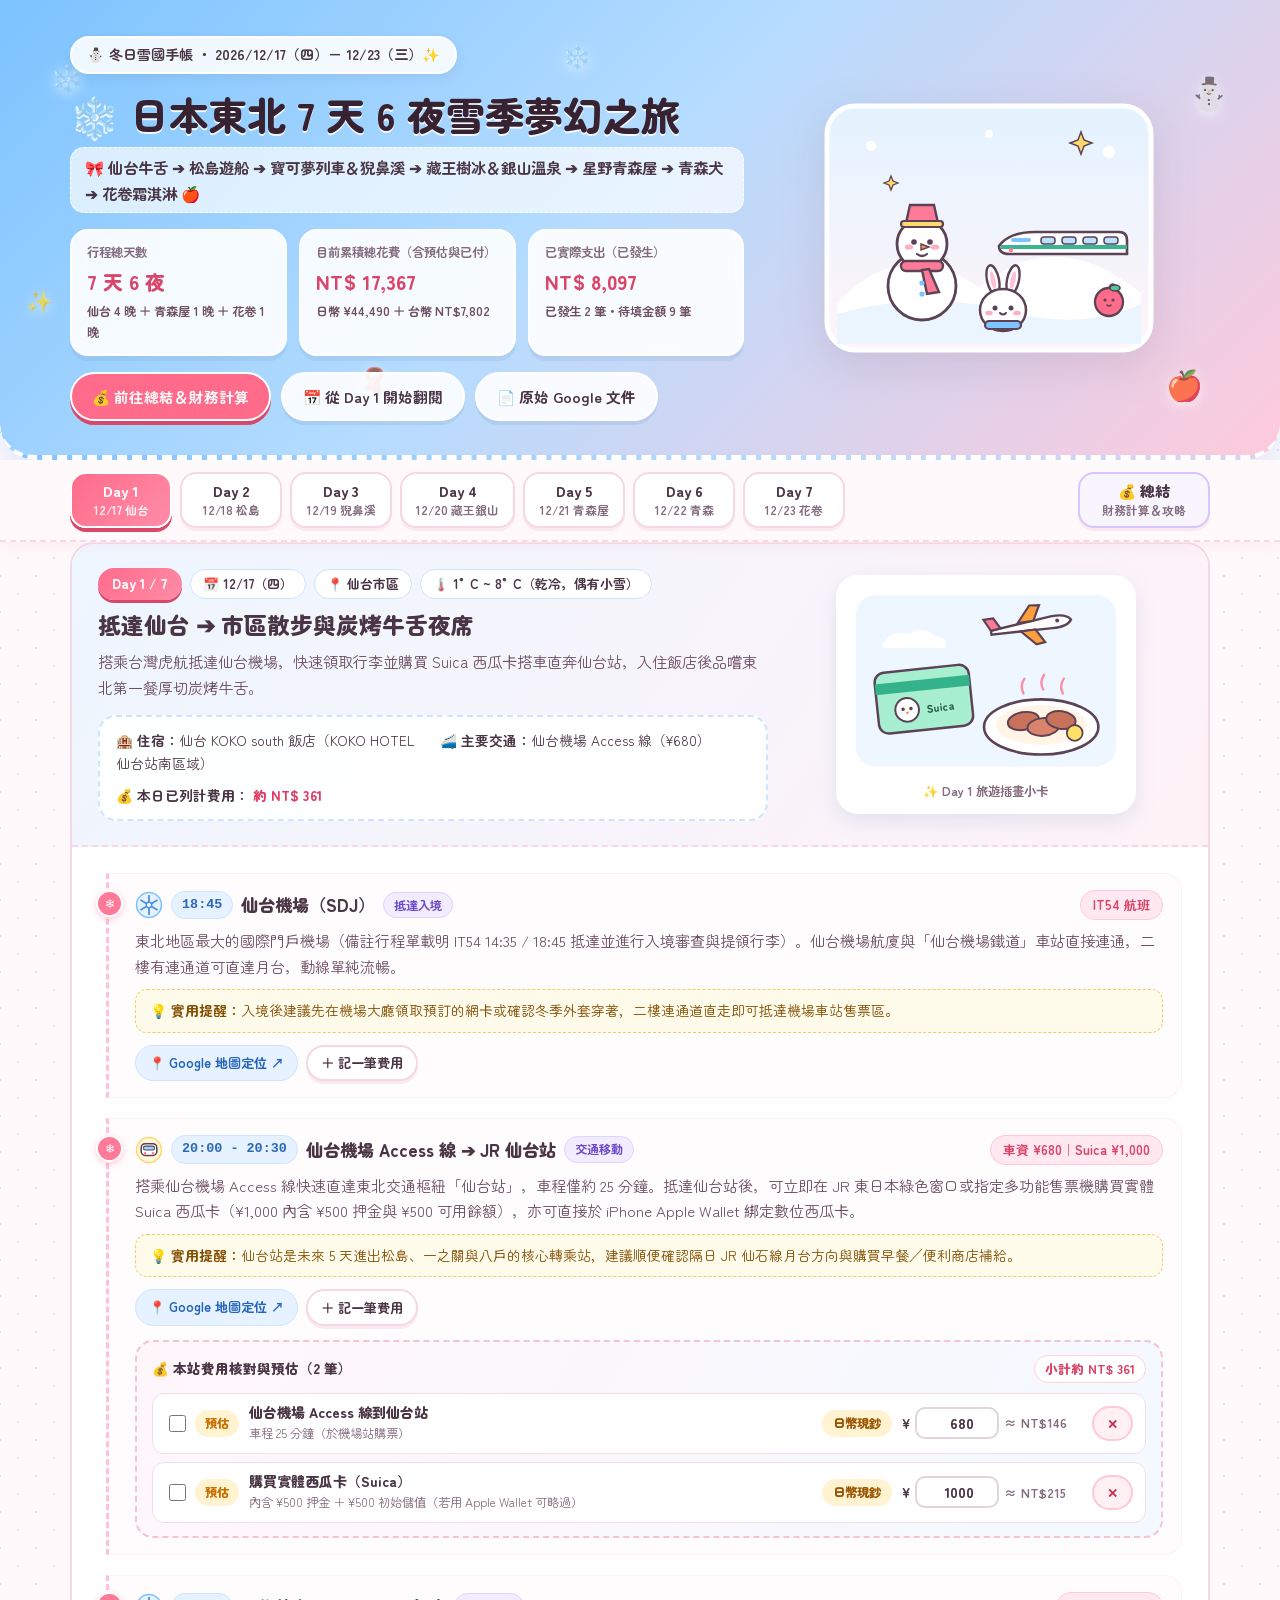
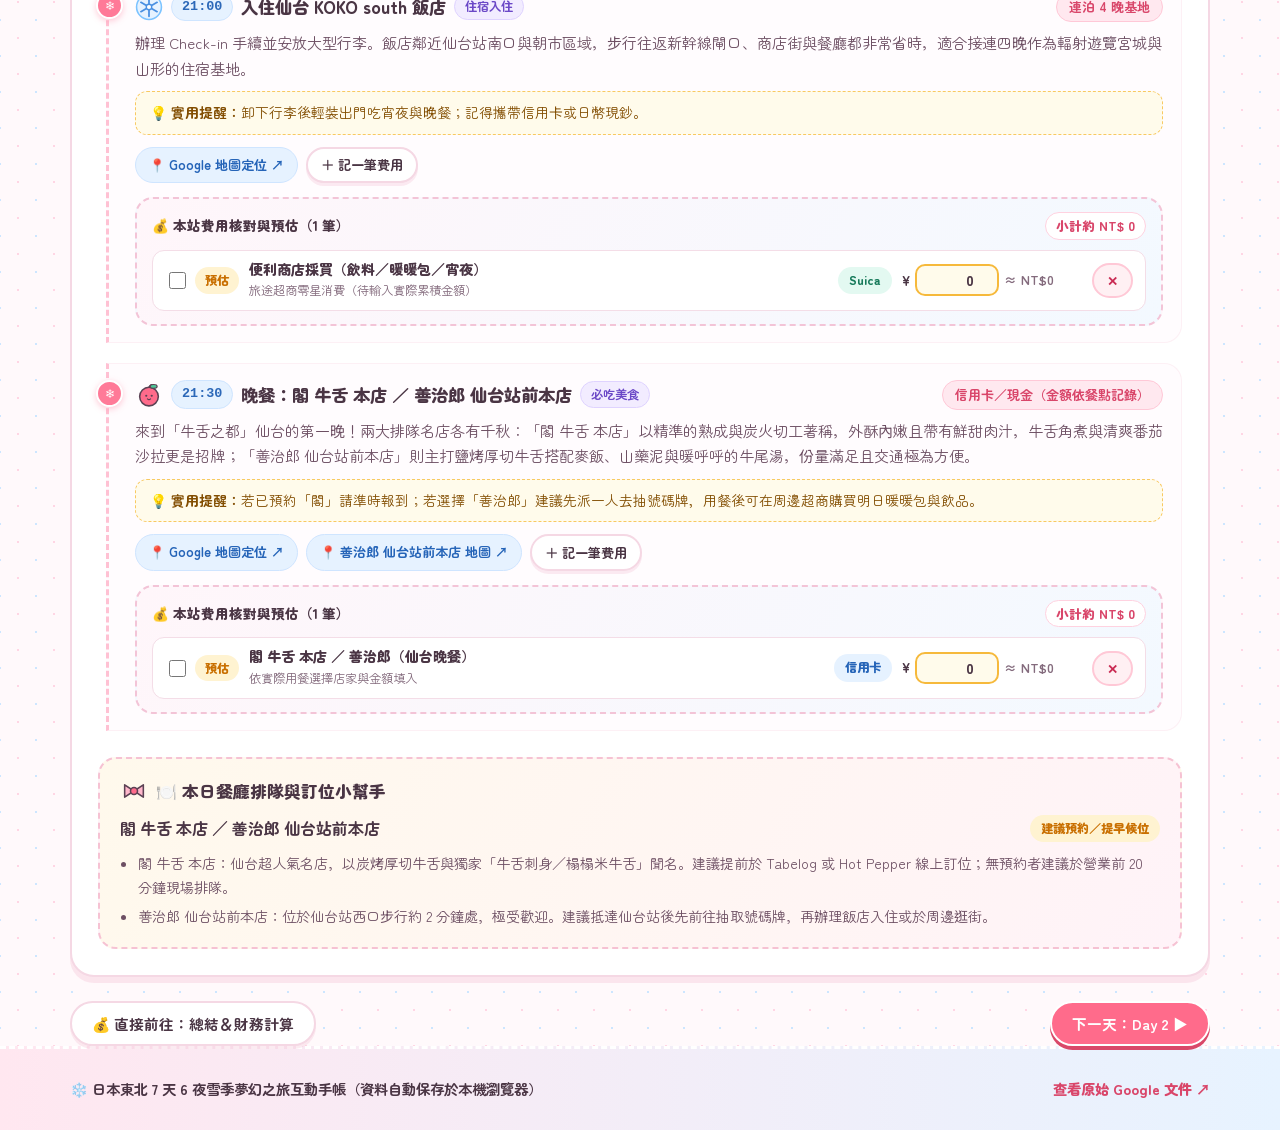
==== commit f476f1fe: "Optimize mobile add-expense forms and numeric inputs" ====
--- a/index.html
+++ b/index.html
@@ -257,7 +257,7 @@
                 </div>
                 <div class="form-field">
                   <label for="exp-amount">金額</label>
-                  <input type="number" id="exp-amount" min="0" step="1" placeholder="0" required />
+                  <input type="number" id="exp-amount" inputmode="numeric" min="0" step="1" placeholder="0" required />
                 </div>
                 <div class="form-field">
                   <label for="exp-paid">支出狀態</label>
--- a/styles.css
+++ b/styles.css
@@ -46,6 +46,8 @@
   background-position: 0 0, 18px 18px;
   color: var(--cocoa);
   line-height: 1.7;
+  overflow-x: hidden;
+  overflow-x: clip;
 }
 
 a {
@@ -1000,18 +1002,13 @@
   display: flex;
   flex-direction: column;
   gap: 5px;
+  min-width: 0;
 }
 
 .form-field.span-2 {
   grid-column: span 2;
 }
 
-@media (max-width: 640px) {
-  .form-field.span-2 {
-    grid-column: span 1;
-  }
-}
-
 .form-field label {
   font-size: 0.81rem;
   font-weight: 700;
@@ -1020,6 +1017,9 @@
 
 .form-field input,
 .form-field select {
+  width: 100%;
+  min-width: 0;
+  max-width: 100%;
   padding: 9px 12px;
   border: 2px solid #d9e8f7;
   border-radius: var(--radius-sm);
@@ -1041,6 +1041,9 @@
   display: flex;
   align-items: center;
   gap: 8px;
+  width: 100%;
+  min-width: 0;
+  max-width: 100%;
   padding: 9px 12px;
   background: #ffffff;
   border: 2px solid #d9e8f7;
@@ -1551,14 +1554,499 @@
   grid-column: span 2;
 }
 
-@media (max-width: 600px) {
-  .inline-span-2 {
-    grid-column: span 1;
-  }
-}
-
 .inline-form-actions {
   display: flex;
   gap: 8px;
   align-items: center;
 }
+
+/* === Mobile-First Phone Optimizations (<= 720px & <= 480px) === */
+@media (max-width: 720px) {
+  .container {
+    padding: 0 12px;
+  }
+
+  /* 緊湊手機版 Hero */
+  .hero {
+    padding: 20px 0 18px;
+    border-radius: 0 0 24px 24px;
+  }
+
+  .snow-decor {
+    display: none;
+  }
+
+  .hero-layout {
+    gap: 14px;
+  }
+
+  .hero-inner {
+    gap: 12px;
+  }
+
+  .hero-eyebrow {
+    font-size: 0.78rem;
+    padding: 4px 12px;
+  }
+
+  .hero h1 {
+    font-size: 1.45rem;
+  }
+
+  .hero-route {
+    font-size: 0.84rem;
+    padding: 6px 10px;
+    line-height: 1.5;
+  }
+
+  .hero-illustration-wrap {
+    max-width: 195px;
+  }
+
+  .hero-metrics {
+    grid-template-columns: repeat(2, minmax(0, 1fr));
+    gap: 8px;
+  }
+
+  .hero-metric {
+    padding: 9px 11px;
+    border-radius: 14px;
+  }
+
+  .hero-metric:first-child {
+    grid-column: 1 / -1;
+  }
+
+  .hero-metric-value {
+    font-size: 1.08rem;
+  }
+
+  .hero-actions {
+    display: grid;
+    grid-template-columns: 1fr 1fr;
+    gap: 8px;
+  }
+
+  .hero-actions .btn {
+    min-height: 40px;
+    padding: 8px 10px;
+    font-size: 0.83rem;
+  }
+
+  .hero-actions .btn-primary {
+    grid-column: 1 / -1;
+  }
+
+  /* 手機拇指好滑的固定分頁列 */
+  .tab-bar {
+    padding: 8px 0;
+    gap: 6px;
+    scroll-snap-type: x proximity;
+    -webkit-overflow-scrolling: touch;
+  }
+
+  .tab-btn {
+    min-width: 72px;
+    min-height: 44px;
+    padding: 6px 10px;
+    border-radius: 14px;
+    scroll-snap-align: center;
+  }
+
+  .tab-btn.tab-summary {
+    min-width: 98px;
+  }
+
+  .tab-day-tag {
+    font-size: 0.84rem;
+  }
+
+  .tab-date-sub {
+    font-size: 0.68rem;
+  }
+
+  /* 最大化手機閱讀寬度 */
+  main {
+    padding: 16px 0 44px;
+  }
+
+  .day-card {
+    border-radius: 18px;
+  }
+
+  .day-hero-banner {
+    padding: 16px 14px;
+    gap: 14px;
+  }
+
+  .day-title {
+    font-size: 1.16rem;
+  }
+
+  .day-summary {
+    font-size: 0.88rem;
+  }
+
+  .day-side-info-inline {
+    padding: 10px 12px;
+    font-size: 0.82rem;
+    gap: 6px;
+  }
+
+  .day-illust-card {
+    max-width: 220px;
+    padding: 8px;
+    border-radius: 16px;
+  }
+
+  .timeline {
+    padding: 14px 12px;
+    gap: 14px;
+  }
+
+  .stop-item {
+    margin-left: 0;
+    padding: 14px 12px;
+    border-left: 4px solid #ff8da8;
+    border-radius: 16px;
+  }
+
+  .stop-item::before {
+    display: none;
+  }
+
+  .stop-top {
+    gap: 6px;
+  }
+
+  .stop-name {
+    font-size: 1rem;
+  }
+
+  .stop-desc {
+    font-size: 0.9rem;
+  }
+
+  .stop-actions {
+    gap: 6px;
+  }
+
+  .map-link-btn,
+  .stop-actions .btn {
+    min-height: 38px;
+    padding: 6px 12px;
+    font-size: 0.82rem;
+  }
+
+  .day-dining-callout,
+  .day-extra-expenses {
+    margin: 0 12px 16px;
+    padding: 14px 12px;
+  }
+
+  /* 防止 iOS Safari 輸入框自動放大 */
+  input,
+  select,
+  .form-field input,
+  .form-field select,
+  .rate-control input,
+  .table-filters select,
+  .amount-input {
+    font-size: 16px !important;
+  }
+
+  /* 手機版站點內嵌記帳列與表單 */
+  .stop-expense-box {
+    padding: 11px 10px;
+  }
+
+  .stop-expense-row {
+    display: grid;
+    grid-template-columns: auto 1fr auto;
+    grid-template-areas:
+      'check main del'
+      'method amount amount';
+    align-items: center;
+    gap: 8px;
+    padding: 10px;
+  }
+
+  .stop-exp-check {
+    grid-area: check;
+  }
+
+  .stop-exp-main {
+    grid-area: main;
+    min-width: 0;
+  }
+
+  .inline-delete-btn {
+    grid-area: del;
+    min-height: 36px;
+  }
+
+  .stop-expense-row .method-badge {
+    grid-area: method;
+    justify-self: start;
+  }
+
+  .stop-exp-amount {
+    grid-area: amount;
+    justify-self: end;
+    flex-wrap: wrap;
+    justify-content: flex-end;
+  }
+
+  .inline-amount-input {
+    width: 96px;
+    min-height: 38px;
+  }
+
+  .form-field input,
+  .form-field select,
+  .checkbox-inline {
+    min-height: 44px;
+    padding: 9px 10px;
+  }
+
+  .inline-form-grid {
+    grid-template-columns: repeat(2, minmax(0, 1fr));
+    gap: 8px;
+  }
+
+  .inline-span-2,
+  .inline-paid-field {
+    grid-column: 1 / -1;
+  }
+
+  .inline-form-actions {
+    grid-column: 1 / -1;
+    display: grid;
+    grid-template-columns: 1fr auto;
+    gap: 8px;
+  }
+
+  .inline-form-actions .btn {
+    min-height: 42px;
+  }
+
+  /* 總結頁與手機卡片式財務明細（免水平滑動表格） */
+  .summary-banner {
+    padding: 16px 14px;
+    gap: 14px;
+    margin-bottom: 20px;
+    border-radius: 18px;
+  }
+
+  .summary-banner h2 {
+    font-size: 1.28rem;
+  }
+
+  .summary-illust-wrap {
+    max-width: 200px;
+  }
+
+  .expense-panel {
+    padding: 14px 12px;
+    gap: 16px;
+    border-radius: 18px;
+  }
+
+  .rate-bar {
+    padding: 10px 12px;
+  }
+
+  .summary-grid {
+    grid-template-columns: repeat(2, minmax(0, 1fr));
+    gap: 10px;
+  }
+
+  .stat-card {
+    padding: 12px;
+    border-radius: 14px;
+  }
+
+  .stat-card.highlight {
+    grid-column: 1 / -1;
+  }
+
+  .stat-value {
+    font-size: 1.22rem;
+  }
+
+  .breakdown-grid {
+    grid-template-columns: 1fr;
+    gap: 12px;
+  }
+
+  .expense-form-box {
+    padding: 14px 12px;
+  }
+
+  .expense-form {
+    grid-template-columns: repeat(2, minmax(0, 1fr));
+    gap: 10px;
+  }
+
+  .expense-form .form-field.span-2,
+  .expense-form .form-field:last-child {
+    grid-column: 1 / -1;
+  }
+
+  .expense-form .btn-primary {
+    width: 100%;
+    min-height: 46px;
+    font-size: 0.96rem;
+  }
+
+  .table-filters {
+    display: grid;
+    grid-template-columns: 1fr 1fr;
+    width: 100%;
+    gap: 6px;
+  }
+
+  .table-filters select {
+    width: 100%;
+    min-height: 40px;
+  }
+
+  .table-actions {
+    width: 100%;
+    display: grid;
+    grid-template-columns: repeat(3, 1fr);
+    gap: 6px;
+  }
+
+  .table-actions .btn {
+    min-height: 38px;
+    padding: 6px 8px;
+    font-size: 0.78rem;
+  }
+
+  .table-wrap {
+    border: none;
+    overflow: visible;
+  }
+
+  .expense-table {
+    min-width: 0;
+    display: block;
+  }
+
+  .expense-table thead {
+    display: none;
+  }
+
+  .expense-table tbody {
+    display: flex;
+    flex-direction: column;
+    gap: 10px;
+  }
+
+  .expense-table tr {
+    display: grid;
+    grid-template-columns: 1fr 1fr;
+    gap: 8px 10px;
+    padding: 12px;
+    background: #ffffff;
+    border: 2px solid var(--border);
+    border-radius: 16px;
+    box-shadow: 0 3px 0 rgba(245, 200, 218, 0.25);
+  }
+
+  .expense-table tr.is-paid {
+    background: #f4fcf8;
+    border-color: #b4ebd4;
+  }
+
+  .expense-table td {
+    display: flex;
+    align-items: center;
+    justify-content: space-between;
+    gap: 8px;
+    padding: 0;
+    border-bottom: none;
+  }
+
+  .expense-table td[data-label]::before {
+    content: attr(data-label);
+    font-size: 0.75rem;
+    font-weight: 700;
+    color: var(--muted);
+    flex-shrink: 0;
+  }
+
+  .expense-table td.td-title-cell {
+    grid-column: 1 / -1;
+    display: block;
+    padding-bottom: 6px;
+    border-bottom: 1.5px dashed #f3dce6;
+  }
+
+  .expense-table td.td-title-cell::before {
+    display: none;
+  }
+
+  .expense-table td[data-label='金額'] {
+    grid-column: 1 / -1;
+  }
+
+  .expense-table td[data-label='操作'] {
+    justify-content: flex-end;
+  }
+
+  .expense-table td[data-label='操作']::before {
+    display: none;
+  }
+
+  .page-turn-nav {
+    display: grid;
+    grid-template-columns: 1fr 1fr;
+    gap: 8px;
+  }
+
+  .page-turn-nav .btn {
+    width: 100%;
+    min-height: 44px;
+    padding: 8px 10px;
+    font-size: 0.84rem;
+  }
+
+  .prep-grid,
+  .dining-grid {
+    grid-template-columns: 1fr;
+    gap: 14px;
+  }
+
+  .card-box,
+  .dining-card {
+    padding: 16px 14px;
+    border-radius: 18px;
+  }
+
+  .toast {
+    left: 14px;
+    right: 14px;
+    bottom: 14px;
+    text-align: center;
+  }
+}
+
+@media (max-width: 480px) {
+  .hero h1 {
+    font-size: 1.35rem;
+  }
+
+  .hero-illustration-wrap {
+    max-width: 175px;
+  }
+
+  .section-header h2 {
+    font-size: 1.3rem;
+  }
+
+  .table-actions {
+    grid-template-columns: 1fr;
+  }
+}
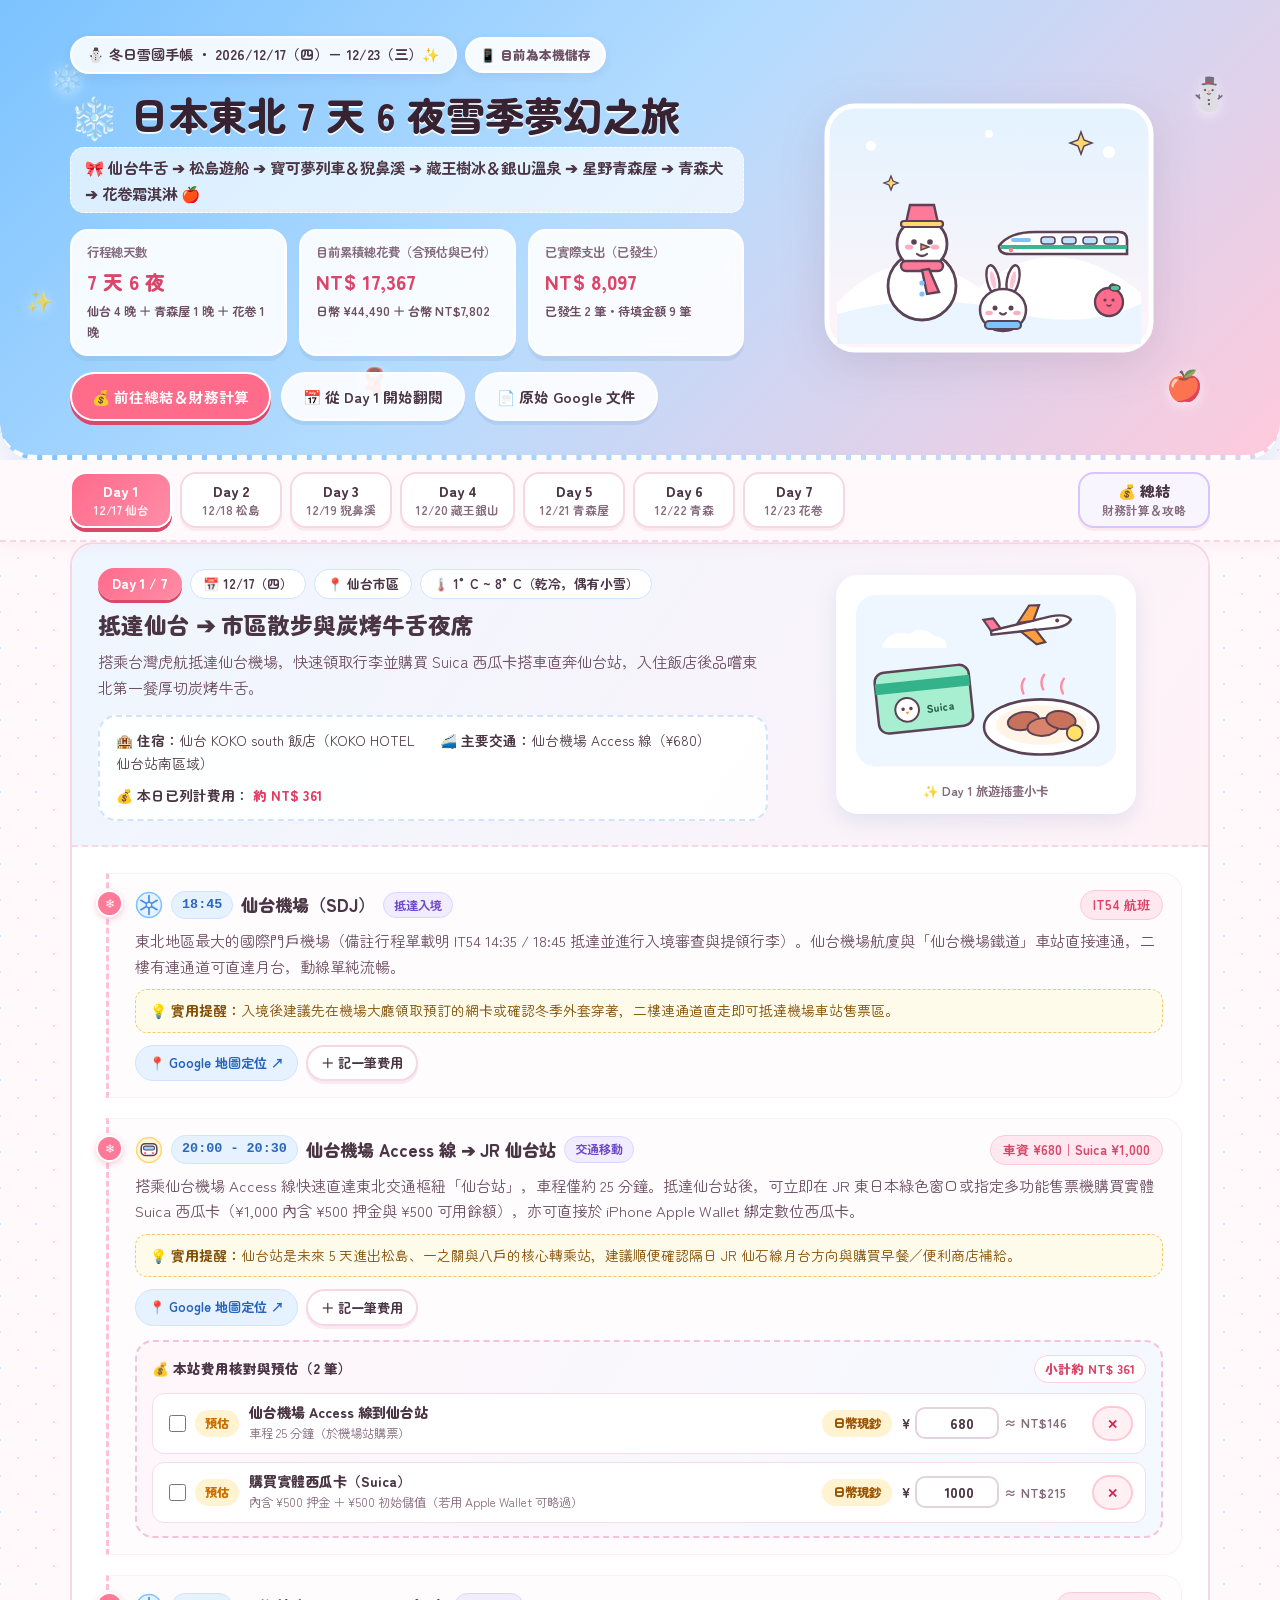
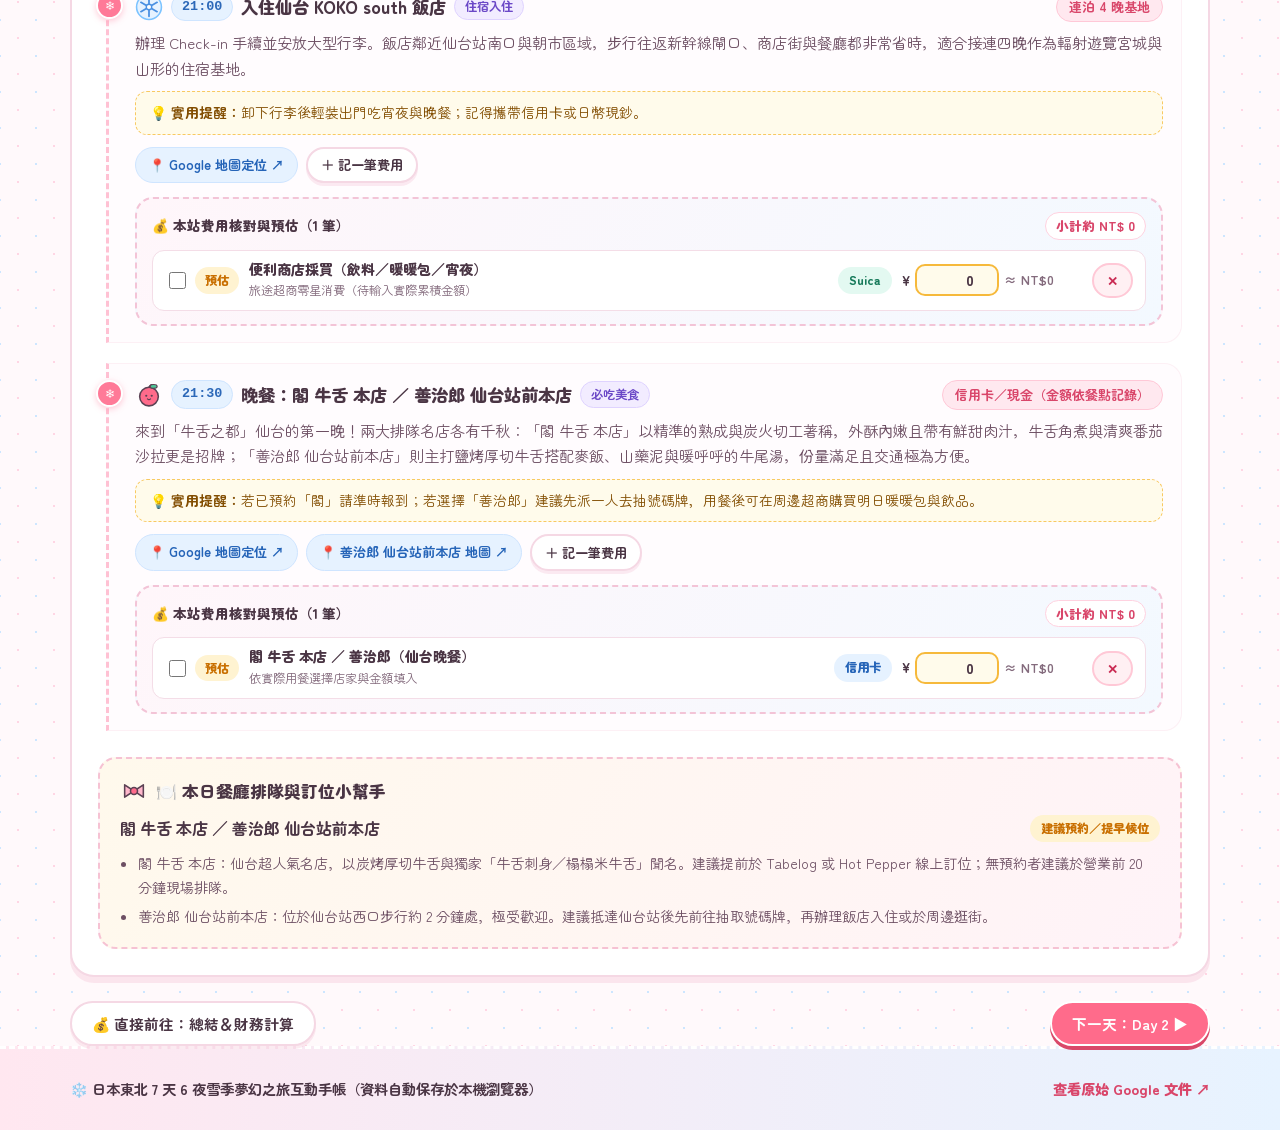
==== commit 3ccdf045: "Add Google Sheets cloud sync via Apps Script" ====
--- a/index.html
+++ b/index.html
@@ -27,7 +27,10 @@
       </div>
       <div class="container hero-layout">
         <div class="hero-inner">
-          <span class="hero-eyebrow">⛄ 冬日雪國手帳 ・ 2026/12/17（四）－ 12/23（三）✨</span>
+          <div class="hero-top-pills">
+            <span class="hero-eyebrow">⛄ 冬日雪國手帳 ・ 2026/12/17（四）－ 12/23（三）✨</span>
+            <span class="cloud-status-pill" id="hero-cloud-status">📱 本機儲存模式</span>
+          </div>
           <div>
             <h1>❄️ 日本東北 7 天 6 夜雪季夢幻之旅</h1>
             <p class="hero-route">
@@ -129,7 +132,7 @@
             <span class="summary-pill">✨ 旅程總結・預算管家頁</span>
             <h2>💰 旅費累積計算 ＆ 行前必備全攻略</h2>
             <p>
-              這裡彙整了整趟東北 7 天 6 夜的單人開銷估算、已發生／待支出的即時累積統計、票券預約進度、12 月防寒穿搭檢查表，以及所有必吃名店排隊攻略！
+              這裡彙整了整趟東北 7 天 6 夜的開銷估算、已發生／待支出的即時累積統計、票券預約進度、12 月防寒穿搭檢查表，以及所有必吃名店排隊攻略！
             </p>
           </div>
           <div class="summary-illust-wrap" id="summary-illustration"></div>
@@ -139,7 +142,7 @@
         <section id="expenses" class="summary-subblock">
           <div class="section-header">
             <div>
-              <h2>🧮 互動式費用累積計算機（單人）</h2>
+              <h2>🧮 互動式費用累積計算機</h2>
               <p class="section-desc">
                 已預先載入行程表內所有已知交通、門票與「¥未知」待補餐飲／購物項目。支援即時新增費用、修改未知金額、切換「已發生／預估中」狀態，資料自動儲存於瀏覽器。
               </p>
@@ -147,6 +150,37 @@
           </div>
 
           <div class="expense-panel">
+            <!-- Google 試算表雲端同步設定列 -->
+            <div class="cloud-sync-card" id="cloud-sync-card">
+              <div class="cloud-sync-top">
+                <strong>☁️ Google 試算表雲端同步（多手機共用帳本）</strong>
+                <span class="cloud-sync-badge" id="cloud-sync-badge">📱 目前為本機儲存</span>
+              </div>
+              <div class="cloud-sync-row">
+                <input
+                  type="url"
+                  id="cloud-url-input"
+                  placeholder="貼上 Google Apps Script 網頁應用程式網址（結尾為 /exec）"
+                  aria-label="Google Apps Script 網頁應用程式網址"
+                />
+                <div class="cloud-sync-actions">
+                  <button type="button" class="btn btn-primary btn-sm" id="btn-cloud-connect">🔗 連線同步</button>
+                  <button type="button" class="btn btn-outline btn-sm" id="btn-cloud-pull">🔄 從雲端讀取</button>
+                  <button type="button" class="btn btn-outline btn-sm" id="btn-cloud-push">☁️ 立即上傳</button>
+                  <button type="button" class="btn btn-danger-soft btn-sm" id="btn-cloud-disconnect">解除</button>
+                </div>
+              </div>
+              <details class="cloud-help-details">
+                <summary>📖 第一次使用？點我看 2 分鐘免費串接 Google 試算表步驟</summary>
+                <ol>
+                  <li>前往 <a href="https://sheets.new" target="_blank" rel="noopener noreferrer">sheets.new</a> 建立一份新的 Google 試算表。</li>
+                  <li>上方選單點 <strong>擴充功能 ➔ Apps Script</strong>，將專案內的 <code>google-apps-script.gs</code> 程式碼完整貼上並儲存。</li>
+                  <li>點擊右上角 <strong>部署 ➔ 新增部署作業</strong>，類型選「網頁應用程式」，執行身分選「我」，誰可以存取選「所有人」，按部署並完成授權。</li>
+                  <li>複製產生的 <code>https://script.google.com/macros/s/.../exec</code> 網址貼到上方欄位按「🔗 連線同步」（或填入 <code>data.js</code> 的 <code>cloudSyncUrl</code> 推送至 GitHub，之後每支手機打開都會自動同步！）。</li>
+                </ol>
+              </details>
+            </div>
+
             <!-- 匯率設定列 -->
             <div class="rate-bar">
               <div class="rate-control">
@@ -207,19 +241,6 @@
             <div class="expense-form-box" id="expense-form-box">
               <h3>➕ 新增發生的費用／預估支出</h3>
               <form class="expense-form" id="add-expense-form">
-                <div class="form-field">
-                  <label for="exp-day">天數／階段</label>
-                  <select id="exp-day" required>
-                    <option value="行前預訂">行前預訂</option>
-                    <option value="Day 1" selected>Day 1（12/17）</option>
-                    <option value="Day 2">Day 2（12/18）</option>
-                    <option value="Day 3">Day 3（12/19）</option>
-                    <option value="Day 4">Day 4（12/20）</option>
-                    <option value="Day 5">Day 5（12/21）</option>
-                    <option value="Day 6">Day 6（12/22）</option>
-                    <option value="Day 7">Day 7（12/23）</option>
-                  </select>
-                </div>
                 <div class="form-field span-2">
                   <label for="exp-title">費用項目名稱</label>
                   <input
@@ -228,6 +249,19 @@
                     placeholder="例：仙台朝市海鮮丼、伴手禮萩之月"
                     required
                   />
+                </div>
+                <div class="form-field">
+                  <label for="exp-day">天數／階段</label>
+                  <select id="exp-day" required>
+                    <option value="行前預訂">行前預訂</option>
+                    <option value="Day 1" selected>Day 1 (12/17)</option>
+                    <option value="Day 2">Day 2 (12/18)</option>
+                    <option value="Day 3">Day 3 (12/19)</option>
+                    <option value="Day 4">Day 4 (12/20)</option>
+                    <option value="Day 5">Day 5 (12/21)</option>
+                    <option value="Day 6">Day 6 (12/22)</option>
+                    <option value="Day 7">Day 7 (12/23)</option>
+                  </select>
                 </div>
                 <div class="form-field">
                   <label for="exp-category">消費分類</label>
@@ -241,6 +275,17 @@
                   </select>
                 </div>
                 <div class="form-field">
+                  <label for="exp-currency">幣別</label>
+                  <select id="exp-currency">
+                    <option value="JPY">日幣 ¥</option>
+                    <option value="TWD">台幣 NT$</option>
+                  </select>
+                </div>
+                <div class="form-field">
+                  <label for="exp-amount">金額</label>
+                  <input type="number" id="exp-amount" inputmode="numeric" min="0" step="1" placeholder="0" required />
+                </div>
+                <div class="form-field">
                   <label for="exp-method">付款方式</label>
                   <select id="exp-method">
                     <option value="日幣現鈔">日幣現鈔</option>
@@ -249,21 +294,10 @@
                   </select>
                 </div>
                 <div class="form-field">
-                  <label for="exp-currency">幣別</label>
-                  <select id="exp-currency">
-                    <option value="JPY">日幣 (JPY ¥)</option>
-                    <option value="TWD">台幣 (TWD NT$)</option>
-                  </select>
-                </div>
-                <div class="form-field">
-                  <label for="exp-amount">金額</label>
-                  <input type="number" id="exp-amount" inputmode="numeric" min="0" step="1" placeholder="0" required />
-                </div>
-                <div class="form-field">
                   <label for="exp-paid">支出狀態</label>
                   <label class="checkbox-inline">
                     <input type="checkbox" id="exp-paid" checked />
-                    <span>已發生（已付款）</span>
+                    <span>已發生</span>
                   </label>
                 </div>
                 <div class="form-field span-2">
@@ -313,8 +347,11 @@
               </div>
               <div class="table-actions">
                 <button type="button" class="btn btn-outline btn-sm" id="btn-export-csv">📥 匯出 CSV</button>
+                <button type="button" class="btn btn-outline btn-sm" id="btn-export-json">💾 匯出備份</button>
+                <button type="button" class="btn btn-outline btn-sm" id="btn-import-json">📂 匯入備份</button>
                 <button type="button" class="btn btn-outline btn-sm" id="btn-reset-defaults">↺ 重設預設清單</button>
                 <button type="button" class="btn btn-danger-soft btn-sm" id="btn-clear-all">🗑️ 清空全部</button>
+                <input type="file" id="import-json-input" accept="application/json,.json" hidden />
               </div>
             </div>
 
--- a/styles.css
+++ b/styles.css
@@ -1044,6 +1044,7 @@
   width: 100%;
   min-width: 0;
   max-width: 100%;
+  white-space: nowrap;
   padding: 9px 12px;
   background: #ffffff;
   border: 2px solid #d9e8f7;
@@ -1757,7 +1758,11 @@
 
   /* 手機版站點內嵌記帳列與表單 */
   .stop-expense-box {
-    padding: 11px 10px;
+    padding: 10px 8px;
+  }
+
+  .inline-expense-form {
+    padding: 10px 8px;
   }
 
   .stop-expense-row {
@@ -1802,11 +1807,23 @@
     min-height: 38px;
   }
 
-  .form-field input,
+  .form-field input:not([type='checkbox']),
   .form-field select,
   .checkbox-inline {
-    min-height: 44px;
-    padding: 9px 10px;
+    height: 46px;
+    min-height: 46px;
+    padding: 8px 10px;
+  }
+
+  .checkbox-inline input[type='checkbox'] {
+    width: 18px;
+    height: 18px;
+    min-height: 18px;
+    padding: 0;
+  }
+
+  .form-field select {
+    padding: 8px;
   }
 
   .inline-form-grid {
@@ -1886,6 +1903,7 @@
   .expense-form {
     grid-template-columns: repeat(2, minmax(0, 1fr));
     gap: 10px;
+    align-items: start;
   }
 
   .expense-form .form-field.span-2,
@@ -1914,14 +1932,18 @@
   .table-actions {
     width: 100%;
     display: grid;
-    grid-template-columns: repeat(3, 1fr);
-    gap: 6px;
+    grid-template-columns: repeat(2, minmax(0, 1fr));
+    gap: 8px;
+  }
+
+  .table-actions #btn-clear-all {
+    grid-column: 1 / -1;
   }
 
   .table-actions .btn {
-    min-height: 38px;
-    padding: 6px 8px;
-    font-size: 0.78rem;
+    min-height: 40px;
+    padding: 6px 10px;
+    font-size: 0.82rem;
   }
 
   .table-wrap {
@@ -2025,6 +2047,11 @@
     border-radius: 18px;
   }
 
+  .temp-chip {
+    font-size: 0.77rem;
+    padding: 5px 10px;
+  }
+
   .toast {
     left: 14px;
     right: 14px;
@@ -2045,8 +2072,178 @@
   .section-header h2 {
     font-size: 1.3rem;
   }
-
-  .table-actions {
-    grid-template-columns: 1fr;
-  }
-}
+}
+
+/* === Google Sheets Cloud Sync UI === */
+.hero-top-pills {
+  display: flex;
+  flex-wrap: wrap;
+  align-items: center;
+  gap: 8px;
+}
+
+.cloud-status-pill {
+  display: inline-flex;
+  align-items: center;
+  padding: 5px 13px;
+  border-radius: 999px;
+  background: rgba(255, 255, 255, 0.9);
+  border: 2px solid #ffffff;
+  font-size: 0.8rem;
+  font-weight: 800;
+  color: var(--cocoa-soft);
+  box-shadow: 0 3px 10px rgba(74, 53, 68, 0.08);
+}
+
+.cloud-status-pill.is-synced,
+.cloud-sync-badge.is-synced {
+  background: var(--pine-soft);
+  border-color: #9be3c5;
+  color: #167a5a;
+}
+
+.cloud-status-pill.is-syncing,
+.cloud-sync-badge.is-syncing {
+  background: var(--sky-soft);
+  border-color: #a9d4ff;
+  color: #2564b8;
+}
+
+.cloud-status-pill.is-error,
+.cloud-sync-badge.is-error {
+  background: #fff0f3;
+  border-color: #ffc2d1;
+  color: #c92a52;
+}
+
+.cloud-sync-card {
+  background: linear-gradient(120deg, #f0f9ff 0%, #f5fdf9 100%);
+  border: 2px dashed #9bd0f8;
+  border-radius: var(--radius-md);
+  padding: 16px 18px;
+  display: flex;
+  flex-direction: column;
+  gap: 10px;
+}
+
+.cloud-sync-top {
+  display: flex;
+  flex-wrap: wrap;
+  justify-content: space-between;
+  align-items: center;
+  gap: 8px;
+  font-size: 0.95rem;
+  color: var(--cocoa);
+}
+
+.cloud-sync-badge {
+  display: inline-flex;
+  align-items: center;
+  padding: 3px 11px;
+  border-radius: 999px;
+  font-size: 0.78rem;
+  font-weight: 800;
+  background: #ffffff;
+  border: 1.5px solid var(--border);
+  color: var(--muted);
+}
+
+.cloud-sync-row {
+  display: flex;
+  flex-wrap: wrap;
+  gap: 10px;
+  align-items: center;
+}
+
+.cloud-sync-row input[type='url'] {
+  flex: 1 1 280px;
+  min-width: 0;
+  width: 100%;
+  padding: 9px 12px;
+  border: 2px solid #cbe4f9;
+  border-radius: var(--radius-sm);
+  font-family: inherit;
+  font-size: 0.88rem;
+  font-weight: 600;
+  color: var(--cocoa);
+  background: #ffffff;
+}
+
+.cloud-sync-row input[type='url']:focus {
+  outline: none;
+  border-color: var(--sky);
+  box-shadow: 0 0 0 3px rgba(90, 169, 248, 0.18);
+}
+
+.cloud-sync-actions {
+  display: flex;
+  flex-wrap: wrap;
+  gap: 6px;
+}
+
+.cloud-sync-actions .btn:disabled {
+  opacity: 0.45;
+  cursor: not-allowed;
+  transform: none;
+}
+
+.cloud-help-details {
+  font-size: 0.84rem;
+  color: var(--cocoa-soft);
+  background: rgba(255, 255, 255, 0.85);
+  border: 1.5px solid #dbeeff;
+  border-radius: var(--radius-sm);
+  padding: 8px 12px;
+}
+
+.cloud-help-details summary {
+  font-weight: 800;
+  color: #2564b8;
+  cursor: pointer;
+}
+
+.cloud-help-details ol {
+  margin: 8px 0 2px;
+  padding-left: 18px;
+  display: flex;
+  flex-direction: column;
+  gap: 5px;
+}
+
+.cloud-help-details code {
+  background: #eef6ff;
+  padding: 1px 6px;
+  border-radius: 6px;
+  font-size: 0.8rem;
+  color: #2c5282;
+  word-break: break-all;
+}
+
+@media (max-width: 720px) {
+  .cloud-sync-card {
+    padding: 12px;
+  }
+
+  .cloud-sync-row {
+    flex-direction: column;
+    align-items: stretch;
+  }
+
+  .cloud-sync-row input[type='url'] {
+    flex: 0 0 auto;
+    height: 44px;
+    font-size: 16px !important;
+  }
+
+  .cloud-sync-actions {
+    display: grid;
+    grid-template-columns: repeat(2, minmax(0, 1fr));
+    gap: 6px;
+    width: 100%;
+  }
+
+  .cloud-sync-actions .btn {
+    width: 100%;
+    min-height: 40px;
+  }
+}
